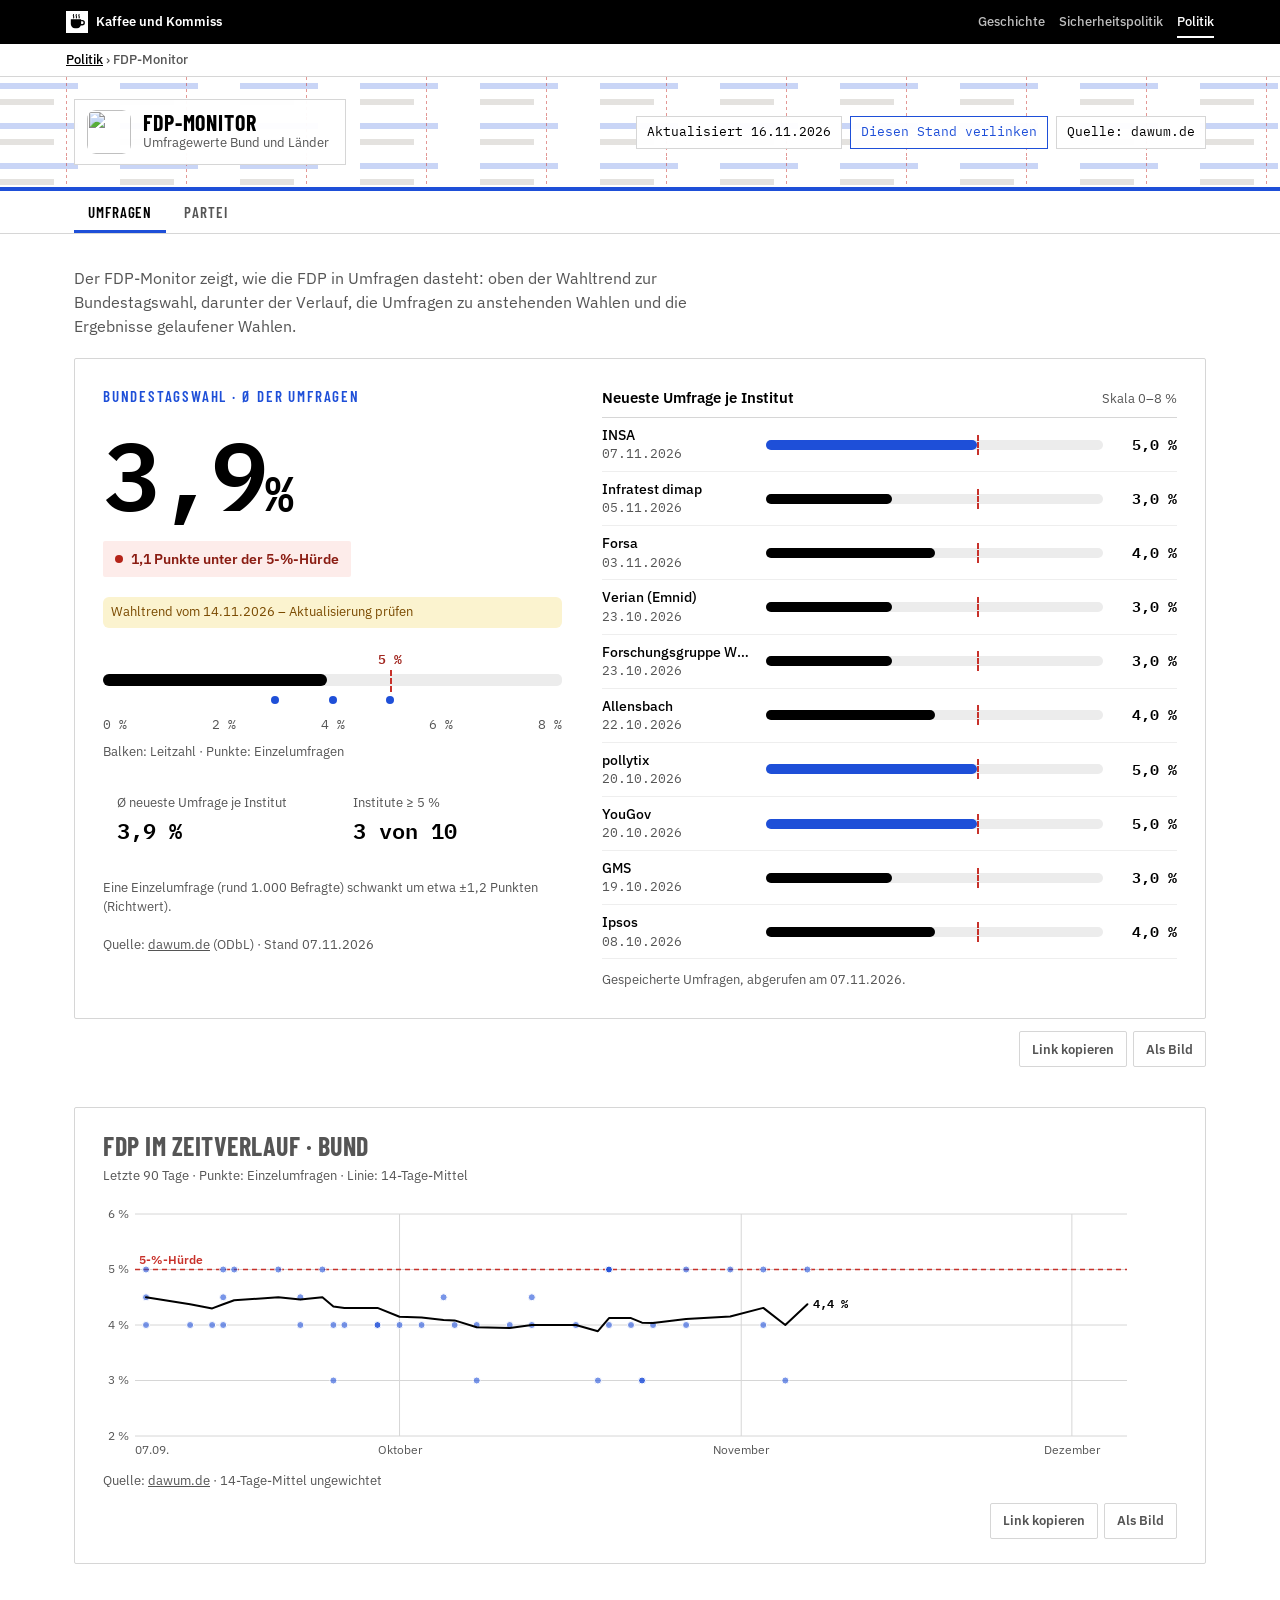
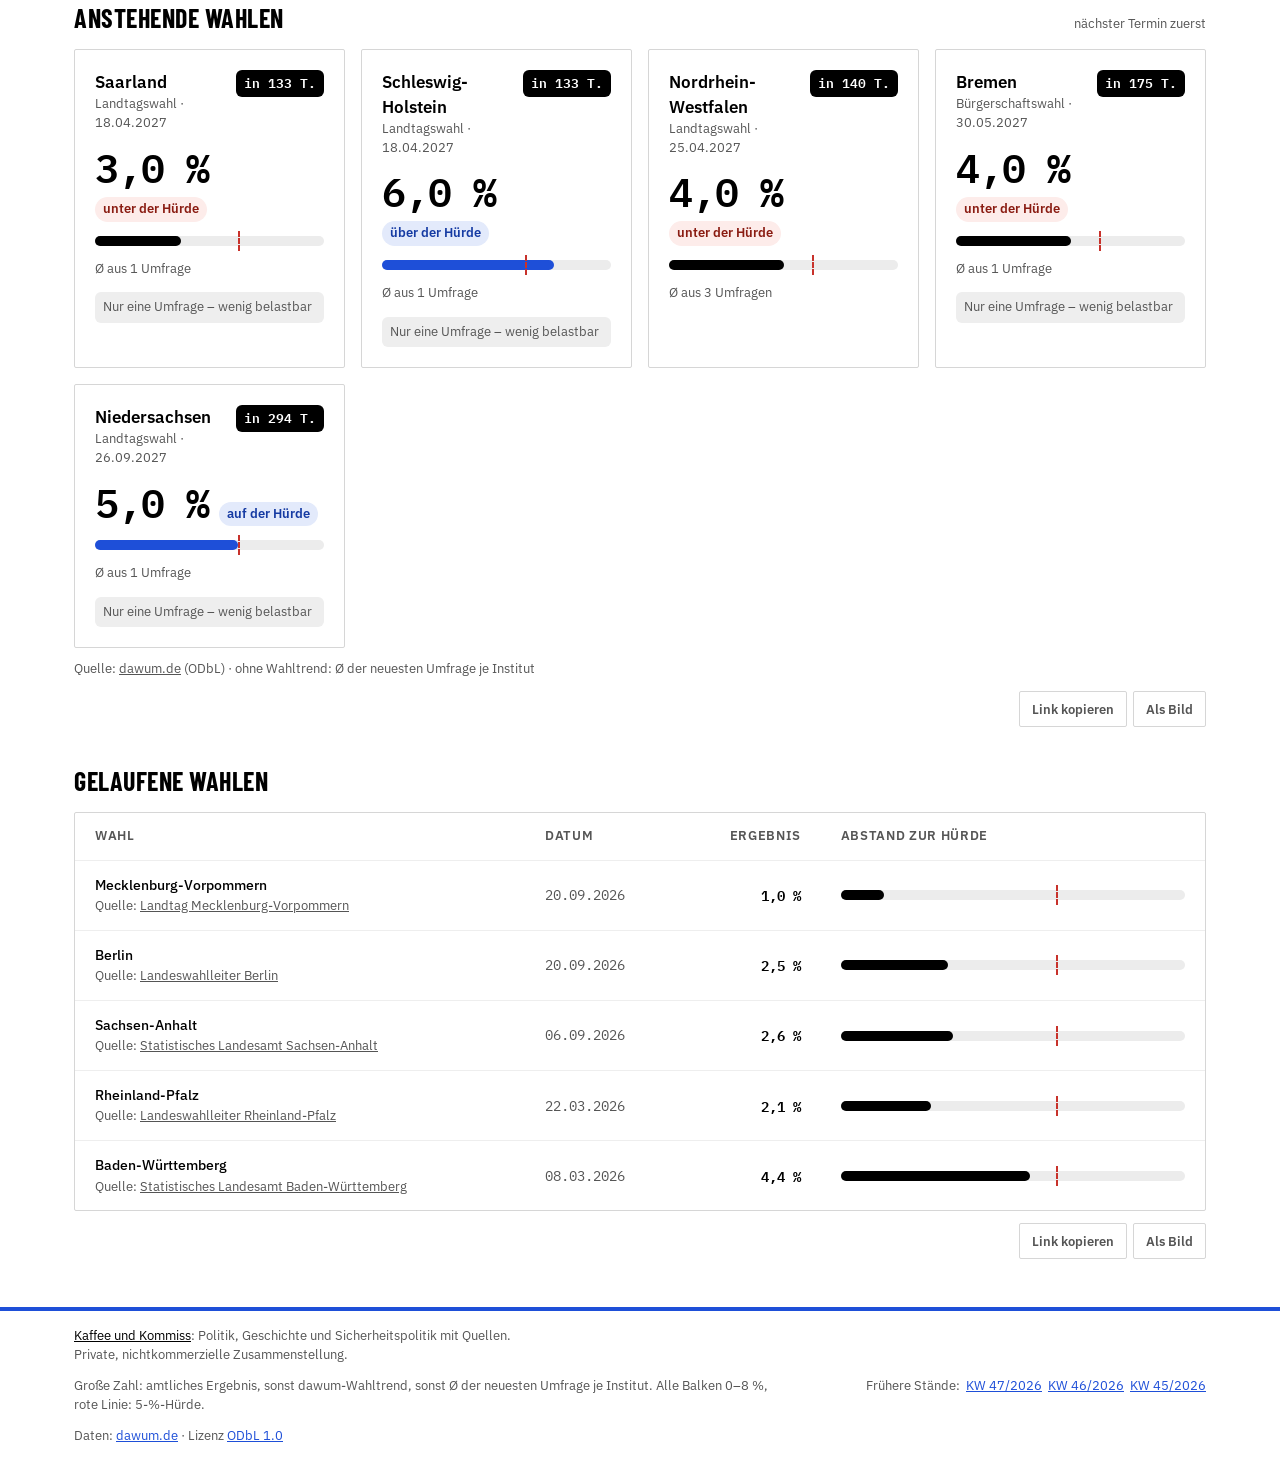
==== index.html @ dd78a53c "Startseite: Einleitungssatz vor dem Wahltrend Co-Authored-By: Claude Opus 5.5 <noreply@anthropic.com" ====
<!doctype html>
<html lang="de" class="kk-b-poli">
<head>
<meta charset="utf-8">
<meta name="viewport" content="width=device-width, initial-scale=1">
<title>FDP-Monitor · Umfragewerte</title>
<meta name="description" content="Aktuelle FDP-Umfragewerte: Bundestagswahl und Landtagswahlen, sortiert nach Wahltermin.">
<link rel="canonical" href="https://kaffeeundkommiss.github.io/fdp-monitor/">
<!-- Vorschaukarten für Social Media und Blogs. Bilder erzeugt og/make-og.py (Routine, wöchentlich). -->
<meta property="og:type" content="website">
<meta property="og:site_name" content="FDP-Monitor">
<meta property="og:locale" content="de_DE">
<meta property="og:title" content="FDP-Monitor · Umfragewerte">
<meta property="og:description" content="Aktuelle FDP-Umfragewerte: Bundestagswahl und Landtagswahlen, sortiert nach Wahltermin.">
<meta property="og:url" content="https://kaffeeundkommiss.github.io/fdp-monitor/">
<meta property="og:image" content="https://kaffeeundkommiss.github.io/fdp-monitor/og/umfragen.png">
<meta property="og:image:width" content="1200">
<meta property="og:image:height" content="630">
<meta property="og:image:alt" content="FDP-Wahltrend im Bund mit Abstand zur 5-%-Hürde und 14-Tage-Mittel der letzten 90 Tage">
<meta name="twitter:card" content="summary_large_image">
<meta name="twitter:title" content="FDP-Monitor · Umfragewerte">
<meta name="twitter:description" content="Aktuelle FDP-Umfragewerte: Bundestagswahl und Landtagswahlen, sortiert nach Wahltermin.">
<meta name="twitter:image" content="https://kaffeeundkommiss.github.io/fdp-monitor/og/umfragen.png">
<link rel="icon" href="icons/favicon.ico" sizes="32x32">
<link rel="icon" href="icons/favicon.svg" type="image/svg+xml">
<link rel="apple-touch-icon" sizes="180x180" href="icons/apple-touch-icon.png">
<link rel="apple-touch-icon-precomposed" sizes="180x180" href="icons/apple-touch-icon.png">
<link rel="manifest" href="manifest.webmanifest">
<meta name="theme-color" content="#000000">
<meta name="apple-mobile-web-app-title" content="FDP-Monitor">
<meta name="apple-mobile-web-app-capable" content="yes">
<link rel="preconnect" href="https://fonts.googleapis.com">
<link rel="preconnect" href="https://fonts.gstatic.com" crossorigin>
<link href="https://fonts.googleapis.com/css2?family=Barlow+Condensed:wght@500;600;700&family=IBM+Plex+Sans:wght@400;500;600;700&family=IBM+Plex+Mono:wght@400;500;600&display=swap" rel="stylesheet">
<link rel="stylesheet" href="basis.css">
<style>
  :root{
    --bg:#F5F6F2; --paper:#FFFFFF; --ink:#171A21; --mute:#5E6470; --line:#E3E5DE;
    --rail:#EEF0EA; --hair:#F0F1EC;
    --ueber:#1E4FD8; --unter:#000000; --huerde:#C8322B;
    --ok-bg:#E3EAFB; --ok-fg:#163BA3;
    --bad-bg:#FDECEA; --bad-fg:#8A1C12; --bad-dot:#B42318;
    --keine-bg:#EEF0EA; --keine-fg:#4A505B;
    --hinweis-bg:#FBF3CF; --hinweis-fg:#7A4A00;
    --body:"IBM Plex Sans",system-ui,sans-serif;
    --mono:"IBM Plex Mono",ui-monospace,monospace;
    --max:1180px; --r:14px;
    --huerde-pos:62.5%;          /* 5 % auf der Skala 0–8 % */
  }
  *{box-sizing:border-box}
  html{-webkit-text-size-adjust:100%}
  body{margin:0;background:var(--bg);color:var(--ink);font-family:var(--body);font-size:15px;line-height:1.45}
  a{color:var(--ueber)} a:hover{color:#163BA3}
  .wrap{max-width:var(--max);margin:0 auto;padding:0 24px}
  h2{margin:0;font-size:22px;font-weight:700;letter-spacing:-.01em}
  .mono{font-family:var(--mono)}

  /* ---------- Kopf ---------- */
  header.top{background:var(--ink);color:#F5F6F2}
  header.top .wrap{display:flex;flex-wrap:wrap;align-items:center;justify-content:space-between;gap:16px;padding-top:18px;padding-bottom:18px}
  .marke{display:flex;align-items:center;gap:14px}
  .marke img{width:40px;height:40px;display:block;border-radius:9px}
  .marke .name{font-weight:700;font-size:20px;letter-spacing:-.01em}
  .marke .unter{font-size:13px;color:#B9BDC6}
  .badges{display:flex;flex-wrap:wrap;gap:8px;font-family:var(--mono);font-size:13px}
  .badges span{padding:6px 10px;border:1px solid #3A3F4B;border-radius:6px;white-space:nowrap}
  .badge-knopf{font:inherit;padding:6px 10px;border:1px solid #EFC41A;border-radius:6px;background:transparent;color:#EFC41A;cursor:pointer;white-space:nowrap}
  .badge-knopf:hover{background:#EFC41A;color:#171A21}
  .momentaufnahme{margin-bottom:20px;padding:12px 16px;border-radius:10px;background:var(--hinweis-bg);color:var(--hinweis-fg);font-size:14px}
  .momentaufnahme a{color:inherit;font-weight:600}
  .quelle{margin:12px 0 0;font-size:13px;color:var(--mute)}
  .quelle a{color:var(--mute)}
  .abruf{margin:12px 0 0;font-size:13px;color:var(--mute)}
  .abruf a{color:var(--mute)}
  .unschaerfe{margin:0;font-size:13px;line-height:1.45;color:var(--mute)}
  td.wahl .beleg{display:block;font-size:13px;font-weight:400;color:var(--mute);margin-top:2px}
  td.wahl .beleg a{color:var(--mute)}
  footer .archiv a{margin-left:6px}
  nav.seiten{background:var(--ink);border-top:1px solid #2A2E38}
  nav.seiten .wrap{display:flex;gap:4px}
  nav.seiten a{color:#B9BDC6;text-decoration:none;font-weight:600;font-size:14px;padding:12px 14px;border-bottom:3px solid transparent}
  nav.seiten a:hover{color:#F5F6F2}
  nav.seiten a[aria-current="page"]{color:#F5F6F2;border-bottom-color:#EFC41A}
  nav.seiten a:focus-visible{outline:2px solid #EFC41A;outline-offset:-2px}

  main{max-width:var(--max);margin:0 auto;padding:32px 24px 8px;display:flex;flex-direction:column;gap:40px}
  .kopfzeile{display:flex;justify-content:space-between;align-items:baseline;flex-wrap:wrap;gap:8px}
  .kopfzeile .hint{font-size:13px;color:var(--mute)}
  .karte{background:var(--paper);border:1px solid var(--line);border-radius:var(--r)}

  /* ---------- Balken ---------- */
  .bar{position:relative;height:10px;background:var(--rail);border-radius:5px}
  .bar .fill{position:absolute;left:0;top:0;height:100%;width:var(--w);background:var(--c);border-radius:5px}
  .bar .mark{position:absolute;left:var(--huerde-pos);top:-5px;bottom:-5px;border-left:2px dashed var(--huerde)}

  /* ---------- Bund-Hero ---------- */
  .hero{padding:28px;display:flex;flex-wrap:wrap;gap:40px}
  .hero .zahlen{flex:1 1 340px;display:flex;flex-direction:column;gap:20px;min-width:0}
  .hero .liste{flex:1.3 1 420px;min-width:0;display:flex;flex-direction:column;gap:4px}
  .ueberschrift{margin:0;font-size:15px;font-weight:600;text-transform:uppercase;letter-spacing:.06em;color:var(--mute)}
  .leitzahl{display:flex;align-items:baseline;gap:16px;flex-wrap:wrap}
  .leitzahl .num{font-family:var(--mono);font-weight:600;font-size:96px;line-height:1;letter-spacing:-.04em}
  .leitzahl .num .pz{font-size:48px}
  .leitzahl .delta{display:flex;flex-direction:column;gap:6px}
  .leitzahl .delta .wert{font-family:var(--mono);font-size:18px;font-weight:600}
  .leitzahl .delta .wert.ab{color:var(--bad-dot)} .leitzahl .delta .wert.auf{color:var(--ok-fg)}
  .leitzahl .delta .lbl{font-size:13px;color:var(--mute)}
  .chip{display:inline-flex;align-self:flex-start;align-items:center;gap:8px;padding:8px 12px;border-radius:8px;font-weight:600;font-size:14px}
  .chip .dot{width:8px;height:8px;border-radius:50%}
  .chip.unter{background:var(--bad-bg);color:var(--bad-fg)} .chip.unter .dot{background:var(--bad-dot)}
  .chip.ueber,.chip.auf{background:var(--ok-bg);color:var(--ok-fg)} .chip.ueber .dot,.chip.auf .dot{background:var(--ueber)}
  .chip.keine{background:var(--keine-bg);color:var(--keine-fg)} .chip.keine .dot{background:var(--keine-fg)}

  .skala{display:flex;flex-direction:column;gap:8px}
  .skala .feld{position:relative;height:60px}
  .skala .bar{position:absolute;left:0;right:0;top:26px;height:12px}
  .skala .bar .fill{border-radius:6px}
  .skala .bar .mark{top:-4px;bottom:-14px}
  /* marklbl und punkt liegen im .bar, ihre top-Werte zählen also ab dessen Oberkante:
     die Marke 20 px darüber, die Punkte 22 px darunter – so bleibt beides im .feld
     und läuft weder in den Balken noch in die Achsenbeschriftung. */
  .skala .marklbl{position:absolute;left:var(--huerde-pos);top:-24px;transform:translateX(-50%);font-family:var(--mono);font-size:13px;font-weight:600;color:#A1261F}
  .skala .punkt{position:absolute;top:22px;width:8px;height:8px;border-radius:50%;background:var(--ueber);transform:translateX(-50%);box-shadow:0 0 0 2px var(--paper)}
  .skala .achse{display:flex;justify-content:space-between;font-family:var(--mono);font-size:13px;color:var(--mute)}
  .skala .legende{font-size:13px;color:var(--mute)}

  .kennzahlen{margin:0;display:grid;grid-template-columns:repeat(2,minmax(0,1fr));gap:12px}
  .kennzahlen>div{background:var(--bg);border-radius:10px;padding:12px 14px}
  .kennzahlen dt{font-size:13px;color:var(--mute)}
  .kennzahlen dd{margin:2px 0 0;font-family:var(--mono);font-size:22px;font-weight:600}

  .liste .lkopf{display:flex;justify-content:space-between;align-items:baseline;padding-bottom:8px;border-bottom:1px solid var(--line)}
  .liste .lkopf h3{margin:0;font-size:15px;font-weight:600}
  .liste .lkopf .skl{font-size:13px;color:var(--mute)}
  .inst-zeile{display:grid;grid-template-columns:150px 1fr 60px;align-items:center;gap:14px;padding:7px 0;border-bottom:1px solid var(--hair)}
  .inst-zeile .nam{font-weight:500;font-size:14px;white-space:nowrap;overflow:hidden;text-overflow:ellipsis}
  .inst-zeile .dat{font-family:var(--mono);font-size:13px;color:var(--mute)}
  .inst-zeile .val{font-family:var(--mono);font-weight:600;text-align:right}
  details.insts>summary{display:none}

  /* ---------- Zeitverlauf ---------- */
  /* Farben der Seite, nicht eigene: Punkte wie im Hero (--ueber), Hürde wie überall
     (--huerde), die Mittelwertlinie in --ink, damit sie sich von den Punkten abhebt. */
  .verlauf{padding:24px 28px}
  .verlauf h2{font-size:15px;font-weight:600;text-transform:uppercase;letter-spacing:.06em;color:var(--mute)}
  .verlauf .sub{margin:6px 0 14px;font-size:13px;color:var(--mute)}
  .fv-chart{position:relative;min-height:260px;
    --fv-linie:var(--ink); --fv-punkt:var(--ueber); --fv-huerde:var(--huerde);
    --fv-gitter:var(--line); --fv-mute:var(--mute)}
  .fv-chart svg{display:block;width:100%;height:auto;overflow:visible}
  /* Endwert und Hürdenbeschriftung liegen zwangsläufig über Punkten – ein Rand in
     Papierfarbe stellt sie frei, statt sie dort hineinzuzeichnen. */
  .fv-chart .fv-frei{paint-order:stroke fill;stroke:var(--paper);stroke-width:3.5px;stroke-linejoin:round}
  .fv-leer{min-height:0;font-size:14px;color:var(--mute);padding:8px 0}
  .fv-quelle{margin:12px 0 0;font-size:13px;color:var(--mute)}
  .fv-quelle a{color:var(--mute)}
  .fv-tip{position:absolute;pointer-events:none;display:none;z-index:2;
    background:var(--paper);border:1px solid var(--line);border-radius:8px;
    padding:8px 10px;font-size:13px;line-height:1.45;white-space:nowrap;
    box-shadow:0 4px 14px rgba(23,26,33,.16)}
  .fv-tip .fv-d{font-family:var(--mono);color:var(--mute);margin-bottom:2px}
  .fv-tip .fv-m{font-weight:600}

  /* ---------- Anstehende Wahlen ---------- */
  .kacheln{display:grid;grid-template-columns:repeat(auto-fill,minmax(250px,1fr));gap:16px}
  .kachel{padding:20px;display:flex;flex-direction:column;gap:14px}
  .kachel .kkopf{display:flex;justify-content:space-between;align-items:flex-start;gap:8px}
  .kachel h3{margin:0;font-size:17px;font-weight:600}
  .kachel .wann{font-size:13px;color:var(--mute)}
  .kachel .tage{font-family:var(--mono);font-size:13px;font-weight:600;padding:4px 8px;border-radius:6px;background:var(--ink);color:#FFFFFF;white-space:nowrap}
  .kachel .wert{display:flex;align-items:baseline;gap:10px;flex-wrap:wrap}
  .kachel .wert .num{font-family:var(--mono);font-size:40px;font-weight:600;letter-spacing:-.03em;line-height:1}
  .kachel .pill{font-size:13px;font-weight:600;padding:3px 8px;border-radius:999px}
  .pill.unter{background:var(--bad-bg);color:var(--bad-fg)}
  .pill.ueber,.pill.auf{background:var(--ok-bg);color:var(--ok-fg)}
  .pill.keine{background:var(--keine-bg);color:var(--keine-fg)}
  .kachel .basis{font-size:13px;color:var(--mute)}
  .notiz{font-size:13px;line-height:1.4;color:var(--keine-fg);background:var(--keine-bg);border-radius:6px;padding:6px 8px}
  .hinweis{font-size:13px;color:var(--hinweis-fg);background:var(--hinweis-bg);border-radius:6px;padding:6px 8px}
  .kachel.leer{gap:10px}
  .kachel.leer .wert .num{font-size:28px;color:var(--mute)}

  /* ---------- Gelaufene Wahlen ---------- */
  .tabelle{overflow-x:auto}
  table{width:100%;border-collapse:collapse;font-size:14px;min-width:560px}
  thead tr{text-align:left;color:var(--mute);font-size:13px;text-transform:uppercase;letter-spacing:.05em}
  th{padding:14px 20px;font-weight:600}
  td{padding:14px 20px}
  tbody tr{border-top:1px solid var(--hair)}
  td.wahl{font-weight:500}
  td.mono{font-family:var(--mono);color:var(--mute)}
  td.erg{font-family:var(--mono);font-weight:600;text-align:right}
  td.trend{font-family:var(--mono);color:var(--mute);text-align:right}
  th.abstand,td.abstand{width:34%}

  footer{margin-top:40px}
  footer .wrap{border-top:1px solid var(--line);padding:20px 0 48px;display:flex;flex-wrap:wrap;justify-content:space-between;gap:12px;font-size:13px;color:var(--mute)}
  footer .erklaer{max-width:720px}

  .fehler{padding:20px;font-size:14px;color:var(--bad-fg);background:var(--bad-bg);border-radius:var(--r)}

  /* ---------- Mobil ---------- */
  @media(max-width:599px){
    .wrap,main{padding-left:16px;padding-right:16px}
    main{gap:28px;padding-top:20px}
    .hero{padding:20px;gap:20px;flex-direction:column}
    .hero .zahlen,.hero .liste{flex:1 1 auto}
    .leitzahl .num{font-size:72px}
    .leitzahl .num .pz{font-size:36px}
    h2{font-size:20px}
    details.insts>summary{display:flex;align-items:center;justify-content:center;min-height:44px;padding:0 14px;
      border:1px solid var(--line);background:var(--bg);border-radius:10px;font-size:14px;font-weight:600;cursor:pointer}
    details.insts>summary::-webkit-details-marker{display:none}
    .inst-zeile{grid-template-columns:1fr 52px;gap:4px 12px}
    .inst-zeile .bar{grid-column:1 / -1}
    /* Wahlen als schmale Zeilen statt Kacheln */
    .kacheln{grid-template-columns:1fr;gap:10px}
    .kachel{padding:14px 16px;display:grid;grid-template-columns:1fr auto;gap:8px 12px;align-items:center}
    .kachel .kkopf{display:contents}
    .kachel .tage{justify-self:end;align-self:start}
    .kachel .wert{grid-column:1 / -1}
    .kachel .wert .num{font-size:26px}
    .kachel .bar,.kachel .basis,.kachel .hinweis,.kachel .notiz{grid-column:1 / -1}
    .verlauf{padding:18px 16px}
    .fv-chart{min-height:220px}
    .kachel .basis{display:none}
    th,td{padding:12px 14px}
    /* Am Handy passt die Tabelle nur ohne Balkenspalte: der Wert steht ja daneben. */
    table{min-width:0}
    th.abstand,td.abstand{display:none}
    td.mono{white-space:nowrap}
    td.erg{white-space:nowrap}
  }
.einstieg{margin:0 0 -20px;max-width:40em;color:var(--mute);font-size:16px;line-height:1.5}
</style>
<link rel="stylesheet" href="bereich.css?v=2">
</head>
<body>
<div class="kk-leiste"><div class="kk-in">
  <a class="kk-haus" href="https://kaffeeundkommiss.github.io/"><img src="kk-tasse.svg" alt="" width="22" height="22"><span>Kaffee und Kommiss</span></a>
  <nav class="kk-bereiche" aria-label="Bereiche"><a href="https://kaffeeundkommiss.github.io/geschichte/">Geschichte</a><a href="https://kaffeeundkommiss.github.io/sicherheitspolitik/"><span class="kk-lang">Sicherheitspolitik</span><span class="kk-kurz">Sicherheit</span></a><a href="https://kaffeeundkommiss.github.io/politik/" aria-current="true">Politik</a></nav>
</div></div>

<nav class="kk-pfad" aria-label="Pfad"><div class="kk-in"><a href="https://kaffeeundkommiss.github.io/politik/">Politik</a> › <span aria-current="page">FDP-Monitor</span></div></nav>
<header class="top">
  <div class="wrap">
    <div class="marke">
      <img src="icons/icon.svg" width="40" height="40" alt="">
      <div>
        <h1 class="name">FDP-Monitor</h1>
        <div class="unter">Umfragewerte Bund und Länder</div>
      </div>
    </div>
    <div class="badges">
      <span id="stand">Stand wird geladen …</span>
      <button type="button" class="badge-knopf" id="stand-link" hidden title="Link auf diesen Datenstand kopieren – zeigt auch später dieselben Zahlen">Diesen Stand verlinken</button>
      <span>Quelle: dawum.de</span>
    </div>
  </div>
</header>
<nav class="seiten" aria-label="Seiten">
  <div class="wrap">
    <a href="index.html" aria-current="page">Umfragen</a>
    <a href="partei.html">Partei</a>
  </div>
</nav>

<main>
  <div class="momentaufnahme" id="momentaufnahme" hidden></div>

  <p class="einstieg">Der FDP-Monitor zeigt, wie die FDP in Umfragen dasteht: oben der Wahltrend zur Bundestagswahl, darunter der Verlauf, die Umfragen zu anstehenden Wahlen und die Ergebnisse gelaufener Wahlen.</p>

  <section id="bund-hero" aria-labelledby="bund-titel" data-teilen="Bundestagswahl"></section>

  <section id="bund-verlauf" class="karte verlauf" aria-labelledby="verlauf-titel" data-teilen="Zeitverlauf Bund" hidden>
    <h2 id="verlauf-titel">FDP im Zeitverlauf · Bund</h2>
    <p class="sub" id="verlauf-sub">Punkte: Einzelumfragen · Linie: 14-Tage-Mittel</p>
    <div id="fdp-verlauf-chart" class="fv-chart"></div>
    <p class="fv-quelle">Quelle: <a href="https://dawum.de/Bundestag/" rel="noopener">dawum.de</a> · 14-Tage-Mittel ungewichtet</p>
  </section>

  <section id="anstehend" aria-labelledby="anstehend-titel" data-teilen="Anstehende Wahlen">
    <div class="kopfzeile">
      <h2 id="anstehend-titel">Anstehende Wahlen</h2>
      <span class="hint">nächster Termin zuerst</span>
    </div>
    <div class="kacheln" id="anstehend-grid" style="margin-top:16px"></div>
    <p class="quelle">Quelle: <a href="https://dawum.de" rel="noopener">dawum.de</a> (ODbL) · ohne Wahltrend: Ø der neuesten Umfrage je Institut</p>
  </section>

  <section id="gelaufen" aria-labelledby="gelaufen-titel" data-teilen="Gelaufene Wahlen" data-quelle="amtliche Endergebnisse der Landeswahlleitungen" hidden>
    <div class="kopfzeile"><h2 id="gelaufen-titel">Gelaufene Wahlen</h2></div>
    <div class="karte tabelle" id="gelaufen-tabelle" style="margin-top:16px"></div>
  </section>
</main>

<footer>
  <div class="wrap">
    <p class="kk-satz"><a href="https://kaffeeundkommiss.github.io/">Kaffee und Kommiss</a>: Politik, Geschichte und Sicherheitspolitik mit Quellen. Private, nichtkommerzielle Zusammenstellung.</p>
    <span class="erklaer">
      Große Zahl: amtliches Ergebnis, sonst dawum-Wahltrend, sonst Ø der neuesten Umfrage je Institut.
      Alle Balken 0–8 %, rote Linie: 5-%-Hürde.
    </span>
    <span class="archiv" id="archiv" hidden></span>
    <span>
      Daten: <a href="https://dawum.de" rel="noopener">dawum.de</a> ·
      Lizenz <a href="https://opendatacommons.org/licenses/odbl/1.0/" rel="noopener">ODbL 1.0</a>
    </span>
  </div>
</footer>

<!-- ?v= bei jeder Änderung an monitor-utils.js hochzählen: sonst kann ein Browser
     die alte Fassung aus dem Cache zur neuen Seite laden (siehe Notbremse unten). -->
<script src="monitor-utils.js?v=4"></script>
<script src="teilen.js?v=2"></script>
<script>
(async function(){
  // Die Seite besteht aus einer HTML- und einer JS-Datei, die zusammengehören. Liefert ein
  // Cache die alte monitor-utils.js zur neuen index.html, fehlen Funktionen und es käme
  // eine komplett leere Seite heraus. Deshalb: prüfen, einmal frisch nachladen, und wenn
  // auch das nicht hilft, den Fehler zeigen statt nichts.
  const BENOETIGT = ['fmt','dfmt','esc','extractFdp','filterByAge','filterTrend','rowsNachWahl',
                     'gruppiereEbenen','tageBis','huerdeText','wahlAbgeschlossen',
                     'verlaufPunkte','gleitendesMittel','mergeVerlauf','isoWoche','unschaerfe'];
  const fehlende = () => BENOETIGT.filter((n) => typeof (window.MonitorUtils || {})[n] !== 'function');

  function zeigeFehler(text){
    const el = document.getElementById('bund-hero');
    if(el) el.innerHTML = '<div class="fehler"><strong>Die Seite konnte nicht geladen werden.</strong><br>'
      + text + '</div>';
  }

  if(fehlende().length){
    console.warn('monitor-utils.js unvollständig (vermutlich aus dem Cache), lade neu:', fehlende());
    await new Promise((fertig) => {
      const s = document.createElement('script');
      s.src = 'monitor-utils.js?frisch=' + Date.now();
      s.onload = s.onerror = fertig;
      document.head.appendChild(s);
    });
  }
  if(fehlende().length){
    zeigeFehler('Eine veraltete Fassung von <code>monitor-utils.js</code> steckt im Cache. '
      + 'Bitte die Seite neu laden (am Handy: Browser-Cache leeren).');
    return;
  }

  // Momentaufnahme: ?stand=2026-KW45 zeigt den damals gespeicherten Stand aus archiv/,
  // ohne Live-Daten – damit ein Link in einem Blogpost auch später dieselben Zahlen zeigt.
  const SNAP = (/^\d{4}-KW\d{2}$/.exec(new URLSearchParams(location.search).get('stand') || '') || [null])[0];
  const DATA_URL = SNAP ? 'archiv/' + SNAP + '.json' : 'data.json?t=' + Date.now();
  const DAWUM_URL = 'https://api.dawum.de/newest_surveys.json';
  const MAX_PCT = 8;                       // Skala aller Balken, einheitlich
  const HUERDE = 5;
  const {fmt, dfmt, esc, extractFdp, filterByAge, filterTrend, rowsNachWahl,
         gruppiereEbenen, tageBis, huerdeText, wahlAbgeschlossen,
         verlaufPunkte, gleitendesMittel, mergeVerlauf, isoWoche, unschaerfe} = MonitorUtils;

  const pz = (v) => fmt(v) + ' %';
  const breite = (v) => (v == null ? 0 : Math.min(Math.max(v, 0), MAX_PCT) / MAX_PCT * 100).toFixed(2) + '%';
  const farbe = (v) => (v != null && v >= HUERDE ? 'var(--ueber)' : 'var(--unter)');
  const balken = (v, extra) => `<div class="bar">
      <div class="fill" style="--w:${breite(v)};--c:${farbe(v)}"></div>
      <div class="mark"></div>${extra || ''}</div>`;
  // "Landtagswahl Saarland" -> Land "Saarland", Typ "Landtagswahl"
  const teileName = (name) => {
    const t = String(name || '').split(' ');
    return t.length > 1 ? {typ: t[0], land: t.slice(1).join(' ')} : {typ: '', land: name || ''};
  };

  // ---------- Daten laden (unveränderte Logik) ----------
  let data = {ebenen: []};
  const banner = document.getElementById('momentaufnahme');
  const kwText = (kw) => kw.replace(/^(\d{4})-KW(\d{2})$/, 'KW $2/$1');
  try {
    const r = await fetch(DATA_URL, {cache: 'no-store'});
    if(!r.ok) throw new Error('HTTP ' + r.status);
    data = await r.json();
  } catch(e){
    console.warn('%s nicht ladbar', DATA_URL, e);
    if(!SNAP){
      document.getElementById('stand').textContent = 'Daten nicht geladen';
      zeigeFehler('Die Umfragedaten (<code>data.json</code>) waren nicht abrufbar. '
        + 'Bitte später erneut laden.');
      return;
    }
    if(SNAP){
      banner.hidden = false;
      document.getElementById('stand').textContent = 'Momentaufnahme fehlt';
      banner.innerHTML = 'Die Momentaufnahme ' + esc(kwText(SNAP)) + ' gibt es nicht. '
        + '<a href="' + esc(location.pathname) + '">Zur aktuellen Ansicht</a>';
      return;
    }
  }
  // Bezugstag aller Altersfilter und Countdowns: in einer Momentaufnahme der Tag, an dem
  // sie entstand, sonst heute.
  const NOW = SNAP && data.erstellt ? new Date(data.erstellt) : undefined;
  const KW = isoWoche(data.erstellt);
  document.getElementById('stand').textContent = SNAP
    ? 'Momentaufnahme ' + kwText(SNAP)
    : 'Aktualisiert ' + (data.erstellt ? dfmt(data.erstellt) : 'unbekannt');
  if(SNAP){
    banner.hidden = false;
    banner.innerHTML = 'Momentaufnahme ' + esc(kwText(SNAP)) + ', Datenstand ' + esc(dfmt(data.erstellt))
      + '. Gezeigt werden die damals gespeicherten Werte, ohne Live-Daten. '
      + '<a href="' + esc(location.pathname) + '">Zur aktuellen Ansicht</a>';
  } else if(KW){
    const knopf = document.getElementById('stand-link');
    knopf.hidden = false;
    knopf.addEventListener('click', async () => {
      const url = location.origin + location.pathname + '?stand=' + KW;
      try { await navigator.clipboard.writeText(url); knopf.textContent = 'Link kopiert'; }
      catch(e){ window.prompt('Link auf diesen Datenstand:', url); }
      setTimeout(() => { knopf.textContent = 'Diesen Stand verlinken'; }, 1800);
    });
  }
  // Frühere Stände im Fuß verlinken (archiv/index.json schreibt update.py).
  fetch('archiv/index.json', {cache: 'no-store'}).then((r) => r.ok ? r.json() : [])
    .then((liste) => {
      const el = document.getElementById('archiv');
      const kws = (liste || []).filter((k) => /^\d{4}-KW\d{2}$/.test(k)).sort().reverse().slice(0, 8);
      if(!el || !kws.length) return;
      el.hidden = false;
      el.innerHTML = 'Frühere Stände:' + kws.map((k) => '<a href="?stand=' + k + '">' + esc(kwText(k)) + '</a>').join('');
    }).catch(() => {});

  let db = null;
  if(!SNAP && (data.ebenen || []).some((e) => !wahlAbgeschlossen(e))){
    // Zeitbegrenzung (Startwert 6 s): Antwortet dawum nicht, zeigt die Seite die
    // gespeicherten Werte aus data.json, statt auf die API zu warten.
    const abbruch = new AbortController();
    const uhr = setTimeout(() => abbruch.abort(), 6000);
    try { db = await (await fetch(DAWUM_URL, {signal: abbruch.signal})).json(); }
    catch(e){ console.warn('dawum live nicht erreichbar, nutze data.json', e); }
    finally { clearTimeout(uhr); }
  } // sind alle Wahlen gelaufen, gibt es nichts abzufragen

  // Einzelumfragen je Ebene: live von dawum, sonst der gespeicherte Fallback.
  function umfragen(ebene){
    // Ist die Wahl gelaufen und amtlich, ersetzt das Ergebnis die Umfragen: dann hier
    // nichts mehr abfragen oder auswerten.
    if(wahlAbgeschlossen(ebene))
      return {rows: [], live: false, stand: (ebene.wahlergebnis || {}).datum, fertig: true};
    if(db){
      const rows = filterByAge(
        extractFdp(db, (t) => new RegExp(ebene.parlament_regex, 'i').test(t)),
        ebene.umfrage_max_alter_tage, NOW);
      return {rows, live: true, stand: db.Database && db.Database.Last_Update};
    }
    const fb = ebene.umfragen || {};
    return {rows: filterByAge(fb.rows || [], ebene.umfrage_max_alter_tage, NOW), live: false, stand: fb.stand};
  }

  // Leitzahl-Rangfolge: amtliches Ergebnis -> aktueller Wahltrend -> Ø der Umfragen.
  function leitzahl(ebene, rows){
    const erg = ebene.wahlergebnis && ebene.wahlergebnis.fdp != null ? ebene.wahlergebnis : null;
    const mittel = erg ? rowsNachWahl(rows, erg.datum) : rows;
    const avg = mittel.length ? mittel.reduce((s, r) => s + r.fdp, 0) / mittel.length : null;
    const trend = filterTrend(ebene.wahltrend, ebene.wahltrend_max_alter_tage, NOW);
    if(erg)   return {art: 'ergebnis', wert: erg.fdp, erg, avg, anzahl: mittel.length};
    if(trend) return {art: 'trend', wert: trend.wert, trend, avg, anzahl: mittel.length};
    return {art: 'avg', wert: avg, avg, anzahl: mittel.length};
  }

  // Hinweis nur, wenn ein Wahltrend da ist, aber veraltet. Fehlt er ganz (in den Ländern
  // die Regel), sagt das die Basiszeile ("Ø aus n Umfragen") und der Satz unter den
  // Kacheln. Ein gelber Kasten in jeder Kachel sah nach Warnung aus und war nur Rauschen.
  function hinweis(ebene){
    const t = ebene.wahltrend;
    if(t && t.wert != null && !filterTrend(t, ebene.wahltrend_max_alter_tage, NOW))
      return 'Wahltrend vom ' + dfmt(t.stand) + ' – Aktualisierung prüfen';
    return '';
  }

  const gruppen = gruppiereEbenen(data.ebenen || [], NOW);

  // ---------- Bund-Hero ----------
  const heroEl = document.getElementById('bund-hero');
  const bund = gruppen.bund[0];
  if(!bund){
    heroEl.innerHTML = '<div class="fehler">Keine Bundesdaten in data.json gefunden.</div>';
  } else {
    const {rows, live, stand} = umfragen(bund);
    const lz = leitzahl(bund, rows);
    const h = huerdeText(lz.wert);
    const d = lz.art === 'trend' ? lz.trend.delta : null;
    const ueber5 = rows.filter((r) => r.fdp >= HUERDE).length;
    const punkte = rows.map((r) =>
      `<span class="punkt" style="left:${breite(r.fdp)}" title="${esc(r.institut)}: ${pz(r.fdp)}"></span>`).join('');
    const hw = hinweis(bund);
    const moe = unschaerfe(lz.wert, 1000);
    const standHero = lz.art === 'trend' && lz.trend.stand ? 'Wahltrend vom ' + dfmt(lz.trend.stand)
      : stand ? 'Stand ' + dfmt(stand) : '';
    heroEl.dataset.quelle = 'dawum.de (ODbL)';
    heroEl.dataset.stand = standHero;

    heroEl.innerHTML = `<div class="karte hero">
      <div class="zahlen">
        <h2 class="ueberschrift" id="bund-titel">${esc(bund.name)} · ${
          lz.art === 'trend' ? 'Wahltrend' : lz.art === 'ergebnis' ? 'Amtliches Ergebnis' : 'Ø der Umfragen'}</h2>
        <div class="leitzahl">
          <div class="num">${lz.wert == null ? '–' : fmt(lz.wert) + '<span class="pz">%</span>'}</div>
          ${d != null ? `<div class="delta">
              <span class="wert ${d < 0 ? 'ab' : 'auf'}">${d < 0 ? '▼' : '▲'} ${fmt(Math.abs(d))}</span>
              <span class="lbl">zur Vorwoche</span></div>` : ''}
        </div>
        <div class="chip ${h.status}"><span class="dot"></span>${esc(h.lang)}</div>
        ${hw ? `<div class="hinweis">${esc(hw)}</div>` : ''}
        <div class="skala">
          <div class="feld">
            ${balken(lz.wert, '<div class="marklbl">5 %</div>' + punkte)}
          </div>
          <div class="achse"><span>0 %</span><span>2 %</span><span>4 %</span><span>6 %</span><span>8 %</span></div>
          <div class="legende">Balken: ${lz.art === 'trend' ? 'Wahltrend' : 'Leitzahl'} · Punkte: Einzelumfragen</div>
        </div>
        <dl class="kennzahlen">
          <div><dt>Ø neueste Umfrage je Institut</dt><dd>${lz.avg == null ? '–' : pz(lz.avg)}</dd></div>
          <div><dt>Institute ≥ 5 %</dt><dd>${ueber5} von ${rows.length}</dd></div>
        </dl>
        ${moe != null ? `<p class="unschaerfe">Eine Einzelumfrage (rund 1.000 Befragte) schwankt um
          etwa ±${fmt(moe)} Punkten (Richtwert).${lz.art === 'trend'
          ? ' Der Wahltrend ist gewichtet und weicht daher leicht vom einfachen Ø ab.' : ''}</p>` : ''}
        <p class="quelle" style="margin:0">Quelle: <a href="https://dawum.de/${esc(bund.dawum_slug || '')}/" rel="noopener">dawum.de</a>
          (ODbL)${standHero ? ' · ' + esc(standHero) : ''}</p>
      </div>
      <div class="liste">
        <details class="insts" id="insts">
          <summary>Alle Institute anzeigen</summary>
          <div class="lkopf">
            <h3>Neueste Umfrage je Institut</h3><span class="skl">Skala 0–8 %</span>
          </div>
          ${rows.length ? rows.slice().sort((a, b) => (b.datum || '').localeCompare(a.datum || '')).map((r) =>
            `<div class="inst-zeile">
               <div><div class="nam">${esc(r.institut)}</div><div class="dat">${dfmt(r.datum)}</div></div>
               ${balken(r.fdp)}
               <div class="val">${pz(r.fdp)}</div>
             </div>`).join('')
            : '<p class="basis">Keine Einzelumfragen gefunden.</p>'}
          <p class="abruf">${live
            ? 'Live von <a href="https://dawum.de/' + esc(bund.dawum_slug || '') + '/" rel="noopener">dawum.de</a>, Datenbank-Stand ' + dfmt(stand) + '.'
            : (stand ? 'Gespeicherte Umfragen, abgerufen am ' + dfmt(stand) + '.' : 'Live-Abruf nicht möglich und keine gespeicherten Daten.')}</p>
        </details>
      </div>
    </div>`;

    // Auf dem Desktop ist die Institutsliste offen, auf dem Handy hinter dem Button.
    const insts = document.getElementById('insts');
    const breit = window.matchMedia('(min-width:600px)');
    const anpassen = () => { insts.open = breit.matches; };
    anpassen();
    breit.addEventListener('change', anpassen);
  }

  // ---------- Zeitverlauf Bund ----------
  // Die Zeitreihe kommt aus data.json (die Routine holt sie wöchentlich aus der
  // vollständigen dawum-Datenbank). Die ohnehin schon geladenen neuesten Umfragen
  // werden dazugemischt, damit der rechte Rand zwischen zwei Läufen aktuell ist –
  // ohne einen zweiten, großen Abruf im Browser.
  (function zeitverlauf(){
    const sec = document.getElementById('bund-verlauf');
    const host = document.getElementById('fdp-verlauf-chart');
    if(!sec || !host || !bund) return;
    sec.hidden = false;

    const TAGE = (bund.verlauf_tage || 90), FENSTER = 14;
    const gespeichert = (bund.verlauf || {}).rows || [];
    const live = db ? extractFdp(db, (t) => new RegExp(bund.parlament_regex, 'i').test(t)) : [];
    const punkte = verlaufPunkte(mergeVerlauf(gespeichert, live), TAGE, NOW);

    if(punkte.length < 2){
      host.className = 'fv-leer';
      host.textContent = 'Zeitverlauf derzeit nicht verfügbar.';
      return;
    }
    const linie = gleitendesMittel(punkte, FENSTER);
    const sub = document.getElementById('verlauf-sub');
    if(sub) sub.textContent = `Letzte ${TAGE} Tage · Punkte: Einzelumfragen · `
      + `Linie: ${FENSTER}-Tage-Mittel`;

    const NS = 'http://www.w3.org/2000/svg';
    const el = (n, a, eltern) => { const e = document.createElementNS(NS, n);
      for(const k in a) e.setAttribute(k, a[k]); if(eltern) eltern.appendChild(e); return e; };
    const tip = document.createElement('div'); tip.className = 'fv-tip';
    // Kein eigener Formatierer: die Zeitstempel der Zeitreihe sind UTC-Mitternacht,
    // und dfmt() ist die eine Stelle, die ein reines Datum zeitzonenfest anzeigt.
    const dfmKurz = (t) => dfmt(new Date(t).toISOString().slice(0, 10));

    function zeichne(){
      host.replaceChildren();
      const schmal = host.clientWidth < 420;
      const W = Math.max(280, host.clientWidth), H = schmal ? 220 : 260;
      const ml = 32, mr = schmal ? 48 : 50, mt = 14, mb = 24;
      // Die y-Achse umfasst nur den Bereich der Werte plus Rand, die 5-%-Hürde immer
      // eingeschlossen. Ab 0 % blieb die halbe Fläche leer und die Bewegung um die
      // Hürde, um die es geht, wurde flach gedrückt. Es ist ein Liniendiagramm, kein
      // Balken: eine Achse, die nicht bei 0 beginnt, verzerrt hier keine Flächen.
      const werte = punkte.map((p) => p.v);
      const yMin = Math.max(0, Math.floor(Math.min(...werte, HUERDE)) - 1);
      const yMax = Math.max(yMin + 4, Math.ceil(Math.max(...werte, HUERDE)) + 1);
      // Die Achse spannt das ganze Fenster, nicht nur die vorhandenen Daten: sonst
      // schrumpft sie mit dünner Datenlage stillschweigend zusammen, der Zeitraum
      // stimmt nicht mehr mit der Beschriftung überein, und es bleibt womöglich nur
      // eine einzige Monatsgrenze zur Einordnung übrig.
      const jetzt = NOW || new Date();
      const x1 = Date.UTC(jetzt.getUTCFullYear(), jetzt.getUTCMonth(), jetzt.getUTCDate());
      const x0 = x1 - TAGE * 864e5;
      const X = (t) => ml + (t - x0) / (x1 - x0) * (W - ml - mr);
      const Y = (v) => H - mb - (v - yMin) / (yMax - yMin) * (H - mt - mb);
      const svg = el('svg', {viewBox: `0 0 ${W} ${H}`, role: 'img',
        'aria-label': `FDP-Umfragewerte Bund der letzten ${TAGE} Tage, aktuelles `
          + `${FENSTER}-Tage-Mittel ${fmt(linie[linie.length - 1].v)} Prozent`}, host);
      host.appendChild(tip);

      const schritt = yMax - yMin > 8 ? 2 : 1;
      for(let v = yMin; v <= yMax; v += schritt){
        el('line', {x1: ml, x2: W - mr, y1: Y(v), y2: Y(v), stroke: 'var(--fv-gitter)'}, svg);
        el('text', {x: ml - 6, y: Y(v), dy: '0.32em', 'text-anchor': 'end',
          'font-size': 12, fill: 'var(--fv-mute)'}, svg).textContent = v + ' %';
      }
      const monatsX = [];
      const m = new Date(x0); m.setUTCDate(1); m.setUTCMonth(m.getUTCMonth() + 1);
      for(; +m <= x1; m.setUTCMonth(m.getUTCMonth() + 1)){
        monatsX.push(X(+m));
        el('line', {x1: X(+m), x2: X(+m), y1: mt, y2: H - mb,
          stroke: 'var(--fv-gitter)'}, svg);
        el('text', {x: X(+m), y: H - 6, 'text-anchor': 'middle', 'font-size': 12,
          fill: 'var(--fv-mute)'}, svg).textContent =
          m.toLocaleDateString('de-DE', {month: 'long', timeZone: 'UTC'})
            .slice(0, schmal ? 3 : 20);
      }
      // Fensterränder benennen – aber nur, wenn genug Abstand zur nächsten
      // Monatsbeschriftung bleibt. Wie weit die erste Monatsgrenze vom Fensteranfang
      // entfernt liegt, hängt vom Kalender ab; ohne Prüfung überlagern sich die
      // beiden auf schmalen Schirmen zu Unlesbarem.
      const platz = schmal ? 38 : 62;
      const rand = (t, anker, txt) => el('text', {x: X(t), y: H - 6, 'text-anchor': anker,
        'font-size': 12, fill: 'var(--fv-mute)'}, svg).textContent = txt;
      if(!monatsX.length || monatsX[0] - X(x0) >= platz)
        rand(x0, 'start', new Date(x0).toLocaleDateString('de-DE',
          {day: '2-digit', month: '2-digit', timeZone: 'UTC'}));
      if(!monatsX.length || X(x1) - monatsX[monatsX.length - 1] >= platz)
        rand(x1, 'end', 'heute');

      el('line', {x1: ml, x2: W - mr, y1: Y(5), y2: Y(5), stroke: 'var(--fv-huerde)',
        'stroke-width': 1.5, 'stroke-dasharray': '5 4'}, svg);

      // Deutlicher als früher (35 %), mit hellem Rand: so bleiben Punkte auf der
      // Hürdenlinie und übereinanderliegende Umfragen unterscheidbar.
      punkte.forEach((p) => el('circle', {cx: X(p.t), cy: Y(p.v), r: 3.5,
        fill: 'var(--fv-punkt)', 'fill-opacity': .6, stroke: 'var(--paper)', 'stroke-width': 1}, svg));
      el('path', {d: 'M' + linie.map((p) => `${X(p.t).toFixed(1)},${Y(p.v).toFixed(1)}`).join('L'),
        fill: 'none', stroke: 'var(--fv-linie)', 'stroke-width': 2,
        'stroke-linecap': 'round', 'stroke-linejoin': 'round'}, svg);

      // Beschriftung der Hürde erst nach den Punkten zeichnen: so liegt ihr Hof über
      // den Umfragepunkten bei 5 % und das Wort bleibt auch am Handy lesbar.
      el('text', {x: ml + 4, y: Y(5) - 6, 'font-size': 12, 'font-weight': 600,
        class: 'fv-frei', fill: 'var(--fv-huerde)'}, svg).textContent = '5-%-Hürde';

      const letzte = linie[linie.length - 1];
      el('text', {x: Math.min(X(letzte.t) + 6, W - 4), y: Y(letzte.v), dy: '0.32em',
        'text-anchor': X(letzte.t) + 6 > W - mr + 4 ? 'end' : 'start',
        'font-size': 12, 'font-weight': 600, 'font-family': 'var(--mono)',
        class: 'fv-frei', fill: 'var(--fv-linie)'}, svg).textContent = fmt(letzte.v) + ' %';

      const lot = el('line', {y1: mt, y2: H - mb, stroke: 'var(--fv-mute)',
        'stroke-opacity': .5, visibility: 'hidden'}, svg);
      const kugel = el('circle', {r: 4.5, fill: 'var(--fv-linie)', visibility: 'hidden'}, svg);
      const flaeche = el('rect', {x: ml, y: 0, width: Math.max(1, W - ml - mr), height: H - mb,
        fill: 'transparent'}, svg);

      const zeigen = (ev) => {
        const r = svg.getBoundingClientRect(), s = W / r.width;
        const t = x0 + ((ev.clientX - r.left) * s - ml) / (W - ml - mr) * (x1 - x0);
        const p = linie.reduce((a, b) => Math.abs(b.t - t) < Math.abs(a.t - t) ? b : a);
        lot.setAttribute('x1', X(p.t)); lot.setAttribute('x2', X(p.t));
        lot.setAttribute('visibility', 'visible');
        kugel.setAttribute('cx', X(p.t)); kugel.setAttribute('cy', Y(p.v));
        kugel.setAttribute('visibility', 'visible');
        tip.replaceChildren();
        const zeile = (txt, cls) => { const z = document.createElement('div');
          if(cls) z.className = cls; z.textContent = txt; tip.appendChild(z); };
        zeile(dfmKurz(p.t), 'fv-d');
        zeile(`${FENSTER}-Tage-Mittel: ${fmt(p.v)} % (${p.n} Umfr.)`, 'fv-m');
        punkte.filter((q) => q.t === p.t).forEach((q) => zeile(`${q.institut}: ${fmt(q.v)} %`));
        tip.style.display = 'block';
        const px = X(p.t) / s, py = Y(p.v) / s, b = tip.offsetWidth, h = tip.offsetHeight;
        tip.style.left = Math.max(0, Math.min(r.width - b,
          px + 12 > r.width - b ? px - b - 12 : px + 12)) + 'px';
        // Oberhalb des Punktes, solange dort Platz ist – sonst darunter. Auf schmalen
        // Schirmen deckte der Kasten sonst die Hürdenlinie und die Achse zu.
        tip.style.top = (py - h - 10 >= 0 ? py - h - 10
          : Math.min(r.height - h, py + 14)) + 'px';
      };
      const weg = () => { tip.style.display = 'none';
        lot.setAttribute('visibility', 'hidden'); kugel.setAttribute('visibility', 'hidden'); };
      // Maus: folgen und beim Verlassen ausblenden. Touch: Antippen zeigt den Wert, und er
      // bleibt stehen – auf Touch feuert pointerleave direkt nach dem Loslassen, der
      // Kasten verschwand dadurch sofort wieder. Ausgeblendet wird bei Tipp daneben.
      flaeche.addEventListener('pointermove', zeigen);
      flaeche.addEventListener('pointerdown', zeigen);
      const wegMaus = (ev) => { if(ev.pointerType === 'mouse') weg(); };
      flaeche.addEventListener('pointerleave', wegMaus);
      svg.addEventListener('pointerleave', wegMaus);
      ausblenden = (ev) => { if(!svg.contains(ev.target)) weg(); };
    }

    // Tipp neben das Diagramm blendet aus. Einmal registriert und auf das jeweils aktuelle
    // Diagramm umgebogen: zeichne() läuft bei jeder Größenänderung neu.
    let ausblenden = null;
    document.addEventListener('pointerdown', (ev) => { if(ausblenden) ausblenden(ev); });
    zeichne();
    let t; window.addEventListener('resize', () => { clearTimeout(t); t = setTimeout(zeichne, 150); });
  })();

  // ---------- Anstehende Wahlen ----------
  const grid = document.getElementById('anstehend-grid');
  const anstehend = gruppen.anstehend.concat(gruppen.ohneTermin);
  grid.innerHTML = anstehend.map((e) => {
    const {rows} = umfragen(e);
    const lz = leitzahl(e, rows);
    const h = huerdeText(lz.wert);
    const {typ, land} = teileName(e.name);
    const tage = tageBis(e.wahltermin, NOW);
    const leer = !rows.length && lz.wert == null;
    // Erklärt data.json, warum es hier keine Werte gibt (z. B. die FDP wird in diesem
    // Land nicht separat ausgewiesen), dann sagt die Kachel das – statt "keine Daten"
    // zu zeigen, was nach einer Lücke oder einem Fehler aussieht.
    const datenhinweis = leer ? (e.datenhinweis || '') : '';
    // Der Wahltrend-Hinweis wäre daneben nur Rauschen: ohne ausgewiesene Werte kann
    // dawum gar keinen Trend bilden.
    const hw = datenhinweis ? '' : hinweis(e);
    // Ein Wert aus ein, zwei Umfragen sieht in der Kachel so fest aus wie ein Wahltrend.
    // Das muss an der Zahl stehen (auch am Handy, wo die Basiszeile ausgeblendet ist),
    // sonst geht es beim Teilen eines Screenshots verloren.
    const duenn = lz.art === 'avg' && rows.length > 0 && rows.length <= 2
      ? 'Nur ' + (rows.length === 1 ? 'eine Umfrage' : 'zwei Umfragen') + ' – wenig belastbar' : '';
    const basis = lz.art === 'trend'
      ? 'Wahltrend' + (lz.avg != null ? ' · Ø neueste Umfragen ' + pz(lz.avg) : '')
      : rows.length
        ? 'Ø aus ' + rows.length + (rows.length === 1 ? ' Umfrage' : ' Umfragen')
        : datenhinweis ? '' : 'Noch keine Umfragen bei dawum.';
    return `<article class="karte kachel${leer ? ' leer' : ''}" id="kachel-${esc(e.id)}">
      <div class="kkopf">
        <div>
          <h3>${esc(land)}</h3>
          <div class="wann">${esc(typ)}${e.wahltermin ? ' · ' + dfmt(e.wahltermin) : ''}</div>
        </div>
        ${tage != null ? `<span class="tage">in ${tage} T.</span>` : ''}
      </div>
      <div class="wert">
        <span class="num">${lz.wert == null ? '–' : pz(lz.wert)}</span>
        <span class="pill ${h.status}">${esc(datenhinweis ? 'nicht ausgewiesen' : h.kurz)}</span>
      </div>
      ${leer ? '' : balken(lz.wert)}
      ${basis ? `<div class="basis">${basis}</div>` : ''}
      ${datenhinweis ? `<div class="notiz">${esc(datenhinweis)}</div>` : ''}
      ${duenn ? `<div class="notiz duenn">${esc(duenn)}</div>` : ''}
      ${hw ? `<div class="hinweis">${esc(hw)}</div>` : ''}
    </article>`;
  }).join('');

  // ---------- Gelaufene Wahlen ----------
  const gelaufen = gruppen.gelaufen;
  if(gelaufen.length){
    document.getElementById('gelaufen').hidden = false;
    // Die Trend-Spalte nur zeigen, wenn es überhaupt einen Wert gibt – sonst ist sie eine
    // Spalte voller Striche, die am Handy die Tabelle sprengt.
    const mitTrend = gelaufen.some((e) => (e.wahltrend || {}).wert != null);
    document.getElementById('gelaufen-tabelle').innerHTML = `<table>
      <thead><tr>
        <th>Wahl</th><th>Datum</th>
        <th style="text-align:right">Ergebnis</th>
        ${mitTrend ? '<th style="text-align:right">Letzter Trend</th>' : ''}
        <th class="abstand">Abstand zur Hürde</th>
      </tr></thead>
      <tbody>${gelaufen.map((e) => {
        const lz = leitzahl(e, umfragen(e).rows);   // dieselbe Rangfolge wie oben
        const erg = e.wahlergebnis || {};
        const t = e.wahltrend || {};
        const q = erg.quelle || {};
        const beleg = q.url && /^https:\/\//.test(q.url)
          ? `<span class="beleg">Quelle: <a href="${esc(q.url)}" rel="noopener">${esc(q.name || 'amtliches Ergebnis')}</a></span>` : '';
        return `<tr id="zeile-${esc(e.id)}">
          <td class="wahl">${esc(teileName(e.name).land)}${beleg}</td>
          <td class="mono">${dfmt(e.wahltermin)}</td>
          <td class="erg">${lz.wert != null ? pz(lz.wert) + (erg.vorlaeufig ? ' *' : '') : '–'}</td>
          ${mitTrend ? `<td class="trend">${t.wert != null ? pz(t.wert) : '–'}</td>` : ''}
          <td class="abstand" title="${lz.avg != null ? 'Ø der Umfragen nach der Wahl: ' + pz(lz.avg) : ''}">${balken(lz.wert)}</td>
        </tr>`;
      }).join('')}</tbody></table>
      ${gelaufen.some((e) => (e.wahlergebnis || {}).vorlaeufig)
        ? '<p class="basis" style="padding:0 20px 14px">* vorläufiges amtliches Ergebnis</p>' : ''}`;
  }

  // Link- und Bild-Knöpfe erst jetzt: die Abschnitte sind gerendert, und ein #Anker
  // aus einem geteilten Link kann angesprungen werden.
  if(window.Teilen) Teilen.init({
    quelle: 'dawum.de (ODbL)',
    stand: SNAP ? 'Momentaufnahme ' + kwText(SNAP) : data.erstellt ? 'Stand ' + dfmt(data.erstellt) : '',
  });
})().catch((e) => {
  // Letzte Instanz: lieber eine erklärte Fehlermeldung als eine leere Seite.
  console.error('FDP-Monitor:', e);
  const el = document.getElementById('bund-hero');
  if(el){
    el.innerHTML = '<div class="fehler"><strong>Die Seite konnte nicht geladen werden.</strong><br></div>';
    const box = el.querySelector('.fehler');
    if(box){
      const detail = (e && e.message ? e.message : e);
      box.appendChild(document.createTextNode('Technischer Hinweis: ' + detail));
    }
  }
});
</script>
</body>
</html>
---- basis.css ----
/* Kaffee und Kommiss: gemeinsames Grundsystem aller Bereiche (Variante B, 08.11.2026).
   Original im Repo kaffeeundkommiss/kaffeeundkommiss.github.io, Kopien in den Bereichs-Repos bitte gleich halten.
   Jeder Bereich setzt nur --kk-akzent, --kk-akzent-hell, --kk-kopf, --kk-muster und --kk-markierung. */
:root{
  --kk-grund:#F3F0E8; --kk-papier:#FFFDF8; --kk-tinte:#23211C; --kk-grau:#625B4E; --kk-linie:#DAD2C2;
  --kk-schild:rgba(255,253,248,.95); --kk-dimm:transparent;
  --kk-leiste:#000000; --kk-leiste-ink:#FFFFFF; --kk-leiste-mute:#BDBDBD;
  --kk-titel:"Barlow Condensed","Arial Narrow",system-ui,sans-serif;
  --kk-text:"IBM Plex Sans",system-ui,-apple-system,"Segoe UI",sans-serif;
  --kk-mono:"IBM Plex Mono",ui-monospace,"SF Mono",Menlo,monospace;
  --kk-max:960px;
  --kk-akzent:#2C281F; --kk-akzent-hell:#EEE6D6; --kk-kopf:#E9E2D3; --kk-muster:none; --kk-markierung:#CBB18C;
}
@media (prefers-color-scheme: dark){
  :root:not([data-theme="light"]){
    --kk-grund:#1D1B16; --kk-papier:#26231C; --kk-tinte:#ECE5D6; --kk-grau:#B3A891; --kk-linie:#3B362B;
    --kk-schild:rgba(38,35,28,.95); --kk-dimm:rgba(20,18,14,.5); --kk-leiste:#000000;
    --kk-akzent:#CBB18C; --kk-akzent-hell:#3A3427; --kk-kopf:#2E2A22;
  }
}
:root[data-theme="dark"]{
  --kk-grund:#1D1B16; --kk-papier:#26231C; --kk-tinte:#ECE5D6; --kk-grau:#B3A891; --kk-linie:#3B362B;
  --kk-schild:rgba(38,35,28,.95); --kk-dimm:rgba(20,18,14,.5); --kk-leiste:#000000;
  --kk-akzent:#CBB18C; --kk-akzent-hell:#3A3427; --kk-kopf:#2E2A22;
}

/* Leiste ganz oben: Rückweg zur Startseite und Wechsel zwischen den Bereichen.
   Seit 10.11.2026 auf allen Seiten fest Schwarz-Weiß (schwarze Tasse auf Weiß), unabhängig von Bereich und Modus. */
.kk-leiste{background:#000;color:#fff;font:500 13px/1.2 var(--kk-text)}
.kk-leiste .kk-in{max-width:var(--kk-max);margin:0 auto;padding:6px max(16px,env(safe-area-inset-right,0px)) 6px max(16px,env(safe-area-inset-left,0px));
  display:flex;align-items:center;justify-content:space-between;gap:12px}
.kk-haus{display:inline-flex;align-items:center;gap:8px;color:inherit;text-decoration:none;font-weight:600;white-space:nowrap;min-height:32px}
.kk-haus img{width:22px;height:22px;flex:none}
.kk-bereiche{display:flex;gap:14px}
.kk-bereiche a{color:#BDBDBD;text-decoration:none;white-space:nowrap;padding:8px 0 6px;border-bottom:2px solid transparent}
.kk-bereiche a:hover{color:#fff}
.kk-bereiche a[aria-current]{color:#fff;border-bottom-color:#fff}
.kk-leiste a:focus-visible{outline:2px solid #fff;outline-offset:2px}
.kk-kurz{display:none}
@media (max-width:520px){ .kk-lang{display:none} .kk-kurz{display:inline} .kk-bereiche{gap:12px} }
@media (max-width:360px){ .kk-haus span{display:none} }

/* Kopfband mit Bereichsmuster und Schild */
.kk-kopf{background:linear-gradient(var(--kk-dimm),var(--kk-dimm)),var(--kk-muster),var(--kk-kopf);border-bottom:4px solid var(--kk-akzent)}
.kk-schild{display:inline-flex;align-items:center;gap:12px;background:var(--kk-schild);padding:10px 16px 10px 12px;border:1px solid var(--kk-linie);color:var(--kk-tinte);text-decoration:none}
.kk-name{font:700 22px/1.05 var(--kk-titel);text-transform:uppercase;letter-spacing:.04em}
.kk-unter{font:400 13px/1.35 var(--kk-text);color:var(--kk-grau)}

/* Fuß */
.kk-fuss{border-top:4px solid var(--kk-akzent);background:var(--kk-papier);color:var(--kk-grau);font:400 13px/1.5 var(--kk-text)}
.kk-fuss .kk-in{max-width:var(--kk-max);margin:0 auto;padding:14px 16px 28px}
.kk-fuss p{margin:4px 0}
.kk-fuss a{color:var(--kk-tinte)}

/* Bereiche: Akzentfarbe, Kopfmuster, Markierung in der Leiste. Klasse am <html>-Element. */
.kk-b-gesch{--kk-akzent:#AD281D;--kk-akzent-hell:#F3DEDA;--kk-kopf:#E4E6E0;--kk-markierung:#E4533F;--kk-muster:url("data:image/svg+xml,%3Csvg xmlns='http://www.w3.org/2000/svg' width='48' height='48'%3E%3Cpath d='M0 .5H48M.5 0V48' stroke='%23AD281D' stroke-opacity='.25'/%3E%3Cpath d='M0 24.5H48M24.5 0V48' stroke='%23787060' stroke-opacity='.14'/%3E%3C/svg%3E")}
.kk-b-sipo{--kk-akzent:#4C5233;--kk-akzent-hell:#E4E5D6;--kk-kopf:#CBB18C;--kk-markierung:#A4AE7A;--kk-muster:url("tarn.svg")}
.kk-b-poli{--kk-akzent:#1E4FD8;--kk-akzent-hell:#E3EAFB;--kk-kopf:#ECEEF3;--kk-markierung:#7C9BF0;--kk-muster:url("data:image/svg+xml,%3Csvg xmlns='http://www.w3.org/2000/svg' width='120' height='40'%3E%3Crect y='6' width='78' height='6' fill='%231E4FD8' fill-opacity='.24'/%3E%3Crect y='22' width='54' height='6' fill='%23787060' fill-opacity='.2'/%3E%3Cpath d='M66.5 0V40' stroke='%23C8322B' stroke-opacity='.5' stroke-dasharray='3 3'/%3E%3C/svg%3E")}
@media (prefers-color-scheme: dark){
  :root.kk-b-gesch:not([data-theme="light"]),:root:not([data-theme="light"]) .kk-b-gesch{--kk-akzent:#E4533F;--kk-akzent-hell:#3D2420;--kk-kopf:#24221D;--kk-markierung:#E4533F}
  :root.kk-b-sipo:not([data-theme="light"]),:root:not([data-theme="light"]) .kk-b-sipo{--kk-akzent:#A4AE7A;--kk-akzent-hell:#2F3324;--kk-kopf:#CBB18C;--kk-markierung:#A4AE7A}
  :root.kk-b-poli:not([data-theme="light"]),:root:not([data-theme="light"]) .kk-b-poli{--kk-akzent:#7C9BF0;--kk-akzent-hell:#1F2740;--kk-kopf:#22242A;--kk-markierung:#7C9BF0}
}
:root[data-theme="dark"].kk-b-gesch,:root[data-theme="dark"] .kk-b-gesch{--kk-akzent:#E4533F;--kk-akzent-hell:#3D2420;--kk-kopf:#24221D;--kk-markierung:#E4533F}
:root[data-theme="dark"].kk-b-sipo,:root[data-theme="dark"] .kk-b-sipo{--kk-akzent:#A4AE7A;--kk-akzent-hell:#2F3324;--kk-kopf:#CBB18C;--kk-markierung:#A4AE7A}
:root[data-theme="dark"].kk-b-poli,:root[data-theme="dark"] .kk-b-poli{--kk-akzent:#7C9BF0;--kk-akzent-hell:#1F2740;--kk-kopf:#22242A;--kk-markierung:#7C9BF0}

/* Lesefluss: Zeilenlänge für Fließtext begrenzen. 36em ergibt etwa 70–75 Zeichen je Zeile (Startwert).
   :where() hat keine Spezifität, seiteneigene max-width-Regeln gehen daher immer vor. */
:where(p,dd){max-width:36em}
:where(.srcs,.srclist)>li{max-width:40em}
/* Kurze Übergänge für Links und Schaltflächen, abgeschaltet bei „Bewegung reduzieren“ */
:where(a,button,summary){transition:color .15s ease,background-color .15s ease,border-color .15s ease,text-decoration-color .15s ease,opacity .15s ease}
@media (prefers-reduced-motion:reduce){:where(a,button,summary){transition:none}}

/* Pfad zur Themenübersicht unter der Leiste */
.kk-pfad{background:var(--kk-papier);border-bottom:1px solid var(--kk-linie);font:500 13px/1.4 var(--kk-text);color:var(--kk-grau)}
.kk-pfad .kk-in{max-width:var(--kk-max);margin:0 auto;padding:7px max(16px,env(safe-area-inset-right,0px)) 7px max(16px,env(safe-area-inset-left,0px))}
.kk-pfad a{color:var(--kk-tinte)}
.kk-pfad [aria-current]{color:var(--kk-grau)}
---- bereich.css ----
/* Bereichsnote Politik im Grundsystem Kaffee und Kommiss (basis.css): Blau, Umfragebalken im Kopfband, gelbes Signet.
   Schwarz, Weiß und neutrale Grautöne ohne Farbstich (17.11.2026); Farbe tragen nur Daten, Akzent und Signet.
   Überschreibt Grundfarben, Kopf, Navigation, Fuß und Ecken von index.html und partei.html.
   Die Seite hat keinen Dunkelmodus, deshalb bleibt auch das Grundsystem hell. */
:root.kk-b-poli { --kk-max: 1180px;
  --bg: #FFFFFF; --paper: #FFFFFF; --ink: #000000; --mute: #555555; --line: #D6D6D6; --rail: #ECECEC; --hair: #EEEEEE;
  --keine-bg: #EEEEEE; --keine-fg: #555555; --r: 2px;
  /* weiß wie Startseite und Politik-Übersicht (10.11.2026) */
  --kk-grund: #FFFFFF; --kk-papier: #FFFFFF; --kk-tinte: #000000; --kk-grau: #555555; --kk-linie: #D6D6D6;
  --kk-schild: rgba(255,255,255,.96); --kk-kopf: #FFFFFF }
@media (prefers-color-scheme: dark) { :root.kk-b-poli:not([data-theme="light"]) {
  --kk-grund: #FFFFFF; --kk-papier: #FFFFFF; --kk-tinte: #000000; --kk-grau: #555555; --kk-linie: #D6D6D6;
  --kk-schild: rgba(255,255,255,.96); --kk-dimm: transparent; --kk-leiste: #000000;
  --kk-akzent: #1E4FD8; --kk-akzent-hell: #E3EAFB; --kk-kopf: #FFFFFF; --kk-markierung: #7C9BF0; color-scheme: light } }

/* Kopf: Kopfband mit Umfragebalken statt dunklem Balken */
.kk-b-poli header.top { background: linear-gradient(var(--kk-dimm), var(--kk-dimm)), var(--kk-muster), var(--kk-kopf);
  color: var(--kk-tinte); border-bottom: 4px solid var(--kk-akzent) }
.kk-b-poli header.top .wrap { padding-top: 22px; padding-bottom: 22px }
.kk-b-poli .marke { background: var(--kk-schild); border: 1px solid var(--kk-linie); padding: 10px 16px 10px 12px; gap: 12px }
.kk-b-poli .marke img { width: 44px; height: 44px }
.kk-b-poli .marke .name { font: 700 22px/1.05 var(--kk-titel); text-transform: uppercase; letter-spacing: .04em }
.kk-b-poli .marke .unter { color: var(--kk-grau) }
.kk-b-poli .badges span { background: var(--kk-schild); border-color: var(--kk-linie); border-radius: 0 }
.kk-b-poli .badge-knopf { background: var(--kk-schild); border-color: var(--kk-akzent); color: var(--kk-akzent); border-radius: 0 }
.kk-b-poli .badge-knopf:hover { background: var(--kk-akzent); color: #fff }

/* Seitennavigation wie in den anderen Bereichen: helle Leiste, Versalien, Akzentstrich */
.kk-b-poli nav.seiten { background: var(--paper); border-top: 0; border-bottom: 1px solid var(--line) }
.kk-b-poli nav.seiten a { color: var(--mute); font: 600 15px/1.2 var(--kk-titel); text-transform: uppercase; letter-spacing: .06em; padding: 12px 14px 9px }
.kk-b-poli nav.seiten a:hover { color: var(--ink) }
.kk-b-poli nav.seiten a[aria-current="page"] { color: var(--ink); border-bottom-color: var(--kk-akzent) }
.kk-b-poli nav.seiten a:focus-visible { outline-color: var(--kk-akzent) }

/* Überschriften in der Titelschrift */
.kk-b-poli main h2 { font: 700 26px/1.1 var(--kk-titel); text-transform: uppercase; letter-spacing: .02em }
.kk-b-poli .einleitung h1 { font: 700 clamp(30px, 5vw, 40px)/1.02 var(--kk-titel); text-transform: uppercase; letter-spacing: .01em }
.kk-b-poli .ueberschrift, .kk-b-poli .diagramm h2 { font: 600 15px/1.2 var(--kk-titel); letter-spacing: .12em; text-transform: uppercase; color: var(--kk-akzent) }

/* Eckige Formen wie im Grundsystem */
.kk-b-poli .karte, .kk-b-poli .kennzahlen > div, .kk-b-poli .chip, .kk-b-poli .momentaufnahme,
.kk-b-poli details.insts > summary, .kk-b-poli button, .kk-b-poli .kachel { border-radius: 2px }

/* Fuß: gemeinsamer Abschluss mit Akzentlinie */
.kk-b-poli footer { margin-top: 40px; background: var(--paper); border-top: 4px solid var(--kk-akzent) }
.kk-b-poli footer .wrap { border-top: 0; padding: 16px 24px 28px }
.kk-b-poli footer .kk-satz { flex-basis: 100%; margin: 0; color: var(--mute) }
.kk-b-poli footer .kk-satz a { color: var(--ink) }
@media (max-width: 599px) { .kk-b-poli footer .wrap { padding-left: 16px; padding-right: 16px } }

/* Monitorname ist auf der Umfrageseite die Hauptüberschrift (h1) */
.marke h1.name { margin: 0 }
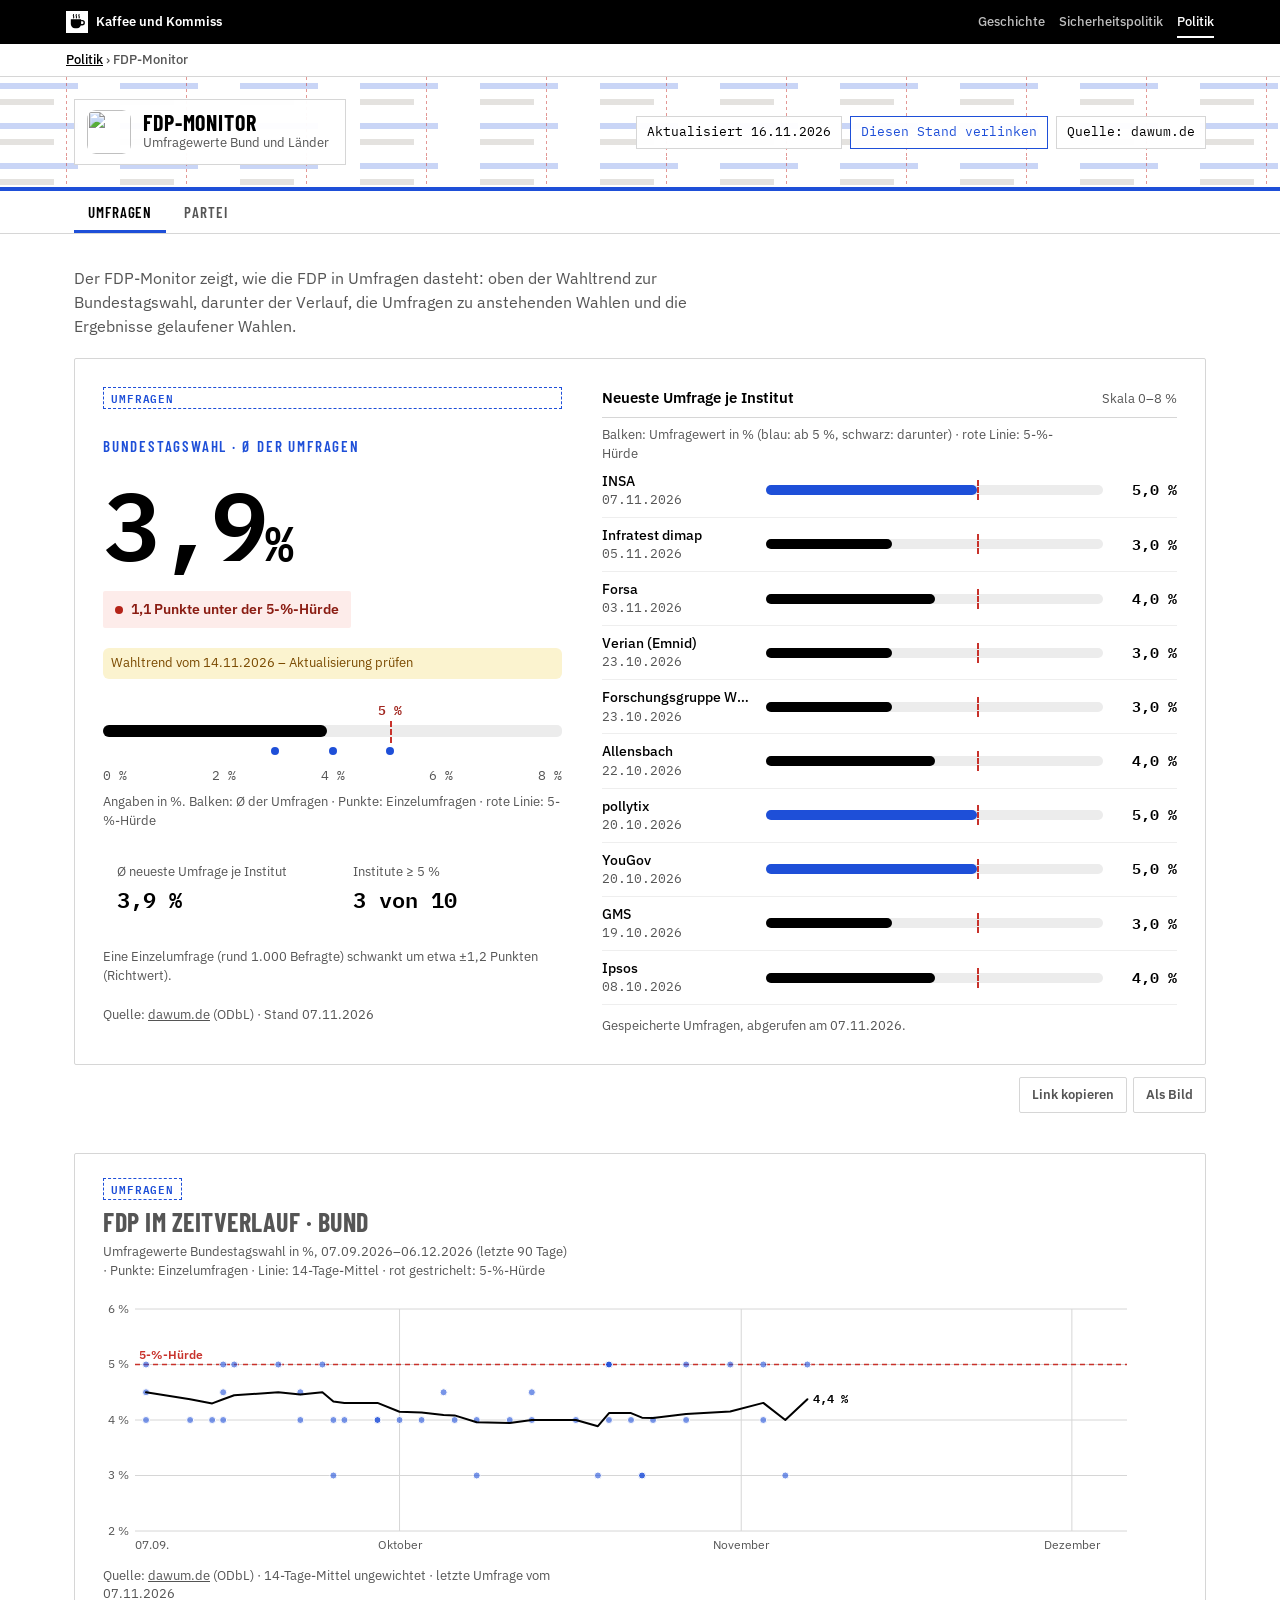
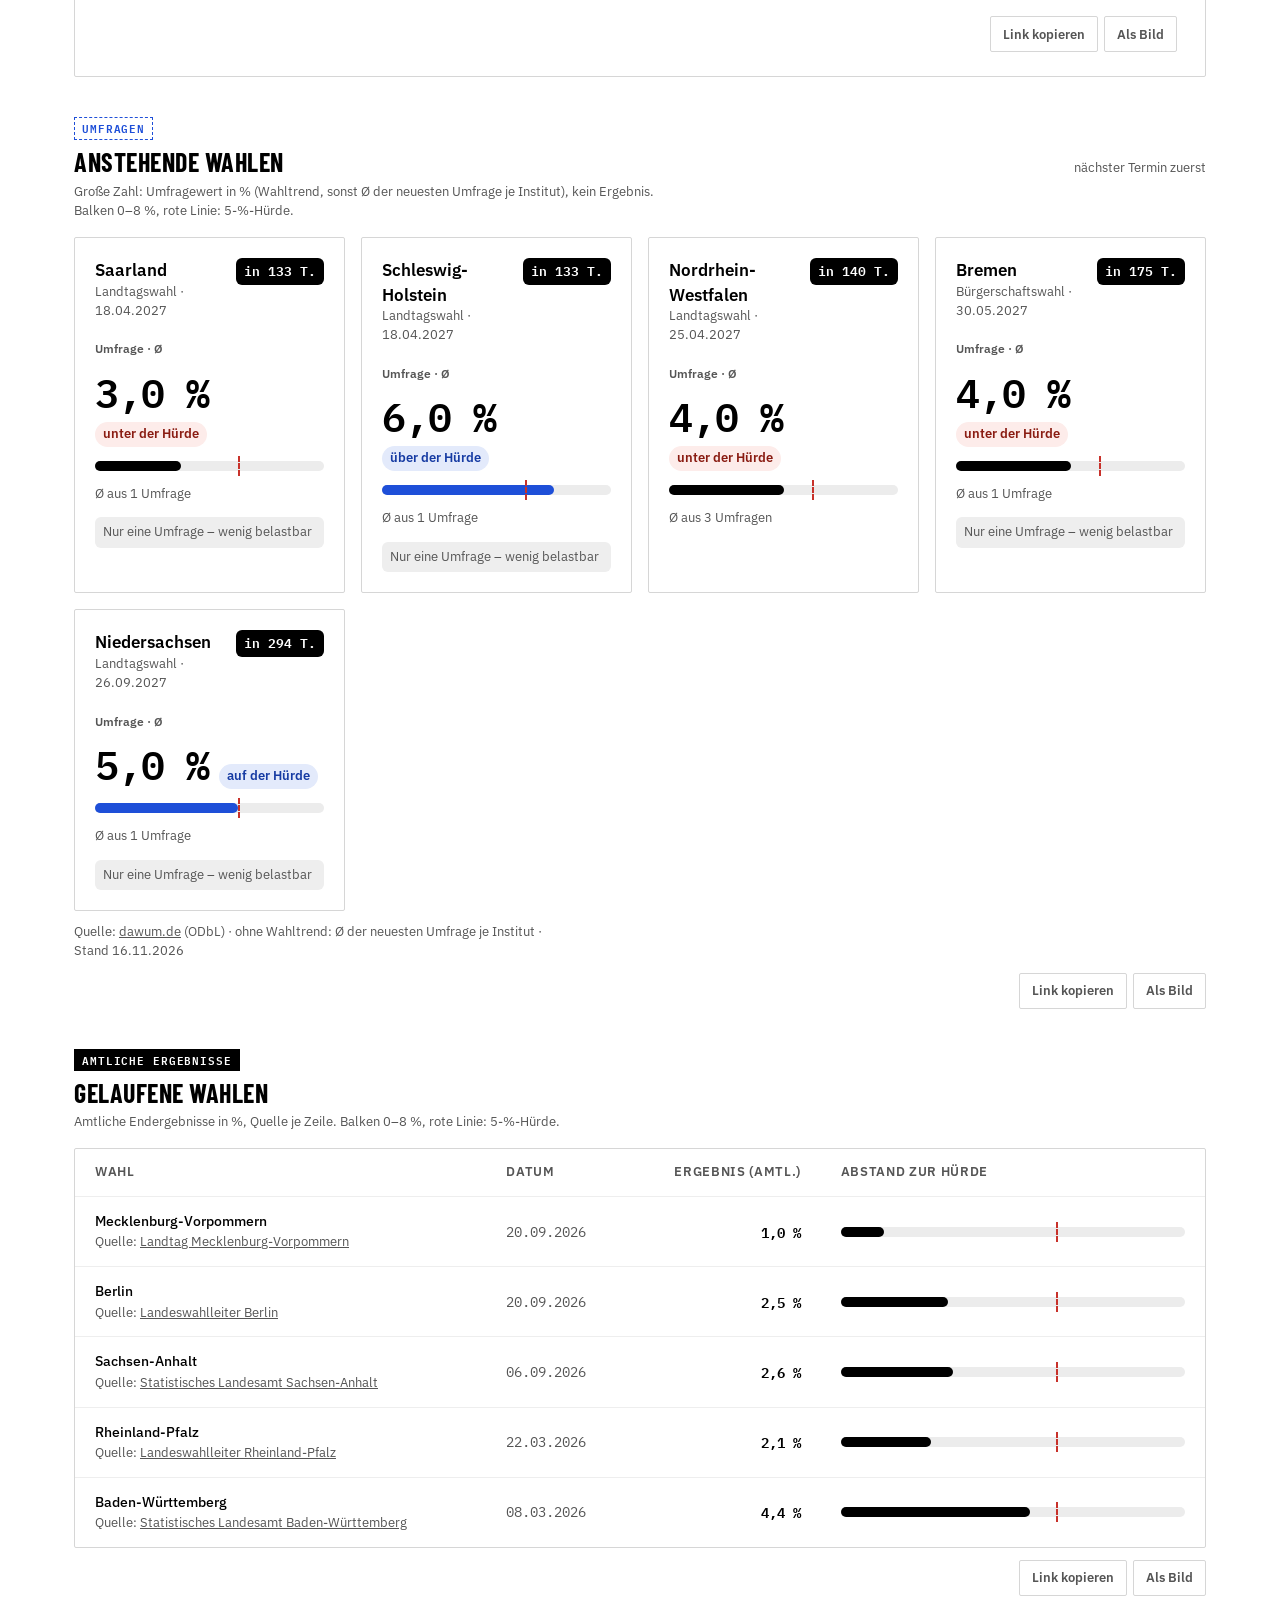
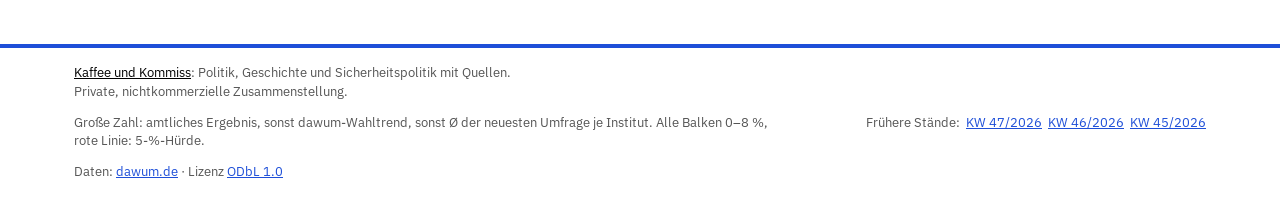
==== commit aea788b9: "Diagramme eindeutig beschriften: Umfrage, amtliches Ergebnis, Chronik Kennzeichen je Diagramm, Einhe" ====
--- a/index.html
+++ b/index.html
@@ -132,6 +132,9 @@
   .liste .lkopf{display:flex;justify-content:space-between;align-items:baseline;padding-bottom:8px;border-bottom:1px solid var(--line)}
   .liste .lkopf h3{margin:0;font-size:15px;font-weight:600}
   .liste .lkopf .skl{font-size:13px;color:var(--mute)}
+  .liste .llegende{margin:8px 0 0;font-size:13px;color:var(--mute)}
+  .abschnitt-legende{margin:6px 0 0;font-size:13px;color:var(--mute);max-width:46em}
+  .kachel .wart{font-size:12px;font-weight:600;color:var(--mute);margin-top:6px}
   .inst-zeile{display:grid;grid-template-columns:150px 1fr 60px;align-items:center;gap:14px;padding:7px 0;border-bottom:1px solid var(--hair)}
   .inst-zeile .nam{font-weight:500;font-size:14px;white-space:nowrap;overflow:hidden;text-overflow:ellipsis}
   .inst-zeile .dat{font-family:var(--mono);font-size:13px;color:var(--mute)}
@@ -233,7 +236,7 @@
   }
 .einstieg{margin:0 0 -20px;max-width:40em;color:var(--mute);font-size:16px;line-height:1.5}
 </style>
-<link rel="stylesheet" href="bereich.css?v=2">
+<link rel="stylesheet" href="bereich.css?v=3">
 </head>
 <body>
 <div class="kk-leiste"><div class="kk-in">
@@ -273,23 +276,28 @@
   <section id="bund-hero" aria-labelledby="bund-titel" data-teilen="Bundestagswahl"></section>
 
   <section id="bund-verlauf" class="karte verlauf" aria-labelledby="verlauf-titel" data-teilen="Zeitverlauf Bund" hidden>
+    <span class="art umfrage">Umfragen</span>
     <h2 id="verlauf-titel">FDP im Zeitverlauf · Bund</h2>
     <p class="sub" id="verlauf-sub">Punkte: Einzelumfragen · Linie: 14-Tage-Mittel</p>
     <div id="fdp-verlauf-chart" class="fv-chart"></div>
-    <p class="fv-quelle">Quelle: <a href="https://dawum.de/Bundestag/" rel="noopener">dawum.de</a> · 14-Tage-Mittel ungewichtet</p>
+    <p class="fv-quelle" id="verlauf-quelle">Quelle: <a href="https://dawum.de/Bundestag/" rel="noopener">dawum.de</a> (ODbL) · 14-Tage-Mittel ungewichtet</p>
   </section>
 
   <section id="anstehend" aria-labelledby="anstehend-titel" data-teilen="Anstehende Wahlen">
+    <span class="art umfrage">Umfragen</span>
     <div class="kopfzeile">
       <h2 id="anstehend-titel">Anstehende Wahlen</h2>
       <span class="hint">nächster Termin zuerst</span>
     </div>
+    <p class="abschnitt-legende">Große Zahl: Umfragewert in % (Wahltrend, sonst Ø der neuesten Umfrage je Institut), kein Ergebnis. Balken 0–8 %, rote Linie: 5-%-Hürde.</p>
     <div class="kacheln" id="anstehend-grid" style="margin-top:16px"></div>
-    <p class="quelle">Quelle: <a href="https://dawum.de" rel="noopener">dawum.de</a> (ODbL) · ohne Wahltrend: Ø der neuesten Umfrage je Institut</p>
+    <p class="quelle">Quelle: <a href="https://dawum.de" rel="noopener">dawum.de</a> (ODbL) · ohne Wahltrend: Ø der neuesten Umfrage je Institut<span id="anstehend-stand"></span></p>
   </section>
 
   <section id="gelaufen" aria-labelledby="gelaufen-titel" data-teilen="Gelaufene Wahlen" data-quelle="amtliche Endergebnisse der Landeswahlleitungen" hidden>
+    <span class="art amtlich">Amtliche Ergebnisse</span>
     <div class="kopfzeile"><h2 id="gelaufen-titel">Gelaufene Wahlen</h2></div>
+    <p class="abschnitt-legende">Amtliche Endergebnisse in %, Quelle je Zeile. Balken 0–8 %, rote Linie: 5-%-Hürde.</p>
     <div class="karte tabelle" id="gelaufen-tabelle" style="margin-top:16px"></div>
   </section>
 </main>
@@ -472,6 +480,10 @@
     return '';
   }
 
+  // Kennzeichen über jedem Diagramm: Umfrage oder amtliches Ergebnis (Gestaltung in bereich.css).
+  const artMarke = (art) => art === 'amtlich'
+    ? '<span class="art amtlich">Amtliches Ergebnis</span>' : '<span class="art umfrage">Umfragen</span>';
+
   const gruppen = gruppiereEbenen(data.ebenen || [], NOW);
 
   // ---------- Bund-Hero ----------
@@ -496,6 +508,7 @@
 
     heroEl.innerHTML = `<div class="karte hero">
       <div class="zahlen">
+        ${artMarke(lz.art === 'ergebnis' ? 'amtlich' : 'umfrage')}
         <h2 class="ueberschrift" id="bund-titel">${esc(bund.name)} · ${
           lz.art === 'trend' ? 'Wahltrend' : lz.art === 'ergebnis' ? 'Amtliches Ergebnis' : 'Ø der Umfragen'}</h2>
         <div class="leitzahl">
@@ -511,7 +524,7 @@
             ${balken(lz.wert, '<div class="marklbl">5 %</div>' + punkte)}
           </div>
           <div class="achse"><span>0 %</span><span>2 %</span><span>4 %</span><span>6 %</span><span>8 %</span></div>
-          <div class="legende">Balken: ${lz.art === 'trend' ? 'Wahltrend' : 'Leitzahl'} · Punkte: Einzelumfragen</div>
+          <div class="legende">Angaben in %. Balken: ${lz.art === 'trend' ? 'Wahltrend (Umfragen)' : lz.art === 'ergebnis' ? 'amtliches Ergebnis' : 'Ø der Umfragen'} · Punkte: Einzelumfragen · rote Linie: 5-%-Hürde</div>
         </div>
         <dl class="kennzahlen">
           <div><dt>Ø neueste Umfrage je Institut</dt><dd>${lz.avg == null ? '–' : pz(lz.avg)}</dd></div>
@@ -529,6 +542,7 @@
           <div class="lkopf">
             <h3>Neueste Umfrage je Institut</h3><span class="skl">Skala 0–8 %</span>
           </div>
+          <p class="llegende">Balken: Umfragewert in % (blau: ab 5 %, schwarz: darunter) · rote Linie: 5-%-Hürde</p>
           ${rows.length ? rows.slice().sort((a, b) => (b.datum || '').localeCompare(a.datum || '')).map((r) =>
             `<div class="inst-zeile">
                <div><div class="nam">${esc(r.institut)}</div><div class="dat">${dfmt(r.datum)}</div></div>
@@ -574,8 +588,15 @@
     }
     const linie = gleitendesMittel(punkte, FENSTER);
     const sub = document.getElementById('verlauf-sub');
-    if(sub) sub.textContent = `Letzte ${TAGE} Tage · Punkte: Einzelumfragen · `
-      + `Linie: ${FENSTER}-Tage-Mittel`;
+    // Zeitraum und Stand als Datum, nicht nur "letzte 90 Tage": ein Screenshot muss
+    // auch Wochen später noch sagen, welches Fenster er zeigt.
+    const bisT = NOW || new Date();
+    const vonT = new Date(Date.UTC(bisT.getUTCFullYear(), bisT.getUTCMonth(), bisT.getUTCDate()) - TAGE * 864e5);
+    const isoT = (t) => new Date(t).toISOString().slice(0, 10);
+    if(sub) sub.textContent = `Umfragewerte Bundestagswahl in %, ${dfmt(isoT(vonT))}–${dfmt(isoT(bisT))} `
+      + `(letzte ${TAGE} Tage) · Punkte: Einzelumfragen · Linie: ${FENSTER}-Tage-Mittel · rot gestrichelt: 5-%-Hürde`;
+    const vq = document.getElementById('verlauf-quelle');
+    if(vq) vq.append(` · letzte Umfrage vom ${dfmt(isoT(punkte[punkte.length - 1].t))}`);
 
     const NS = 'http://www.w3.org/2000/svg';
     const el = (n, a, eltern) => { const e = document.createElementNS(NS, n);
@@ -748,6 +769,7 @@
         </div>
         ${tage != null ? `<span class="tage">in ${tage} T.</span>` : ''}
       </div>
+      <div class="wart">${lz.art === 'ergebnis' ? 'Amtliches Ergebnis' : lz.art === 'trend' ? 'Umfrage · Wahltrend' : 'Umfrage · Ø'}</div>
       <div class="wert">
         <span class="num">${lz.wert == null ? '–' : pz(lz.wert)}</span>
         <span class="pill ${h.status}">${esc(datenhinweis ? 'nicht ausgewiesen' : h.kurz)}</span>
@@ -770,8 +792,8 @@
     document.getElementById('gelaufen-tabelle').innerHTML = `<table>
       <thead><tr>
         <th>Wahl</th><th>Datum</th>
-        <th style="text-align:right">Ergebnis</th>
-        ${mitTrend ? '<th style="text-align:right">Letzter Trend</th>' : ''}
+        <th style="text-align:right">Ergebnis (amtl.)</th>
+        ${mitTrend ? '<th style="text-align:right">Letzter Wahltrend (Umfrage)</th>' : ''}
         <th class="abstand">Abstand zur Hürde</th>
       </tr></thead>
       <tbody>${gelaufen.map((e) => {
@@ -784,7 +806,7 @@
         return `<tr id="zeile-${esc(e.id)}">
           <td class="wahl">${esc(teileName(e.name).land)}${beleg}</td>
           <td class="mono">${dfmt(e.wahltermin)}</td>
-          <td class="erg">${lz.wert != null ? pz(lz.wert) + (erg.vorlaeufig ? ' *' : '') : '–'}</td>
+          <td class="erg">${lz.wert != null ? pz(lz.wert) + (lz.art !== 'ergebnis' ? ' (Umfrage)' : erg.vorlaeufig ? ' *' : '') : '–'}</td>
           ${mitTrend ? `<td class="trend">${t.wert != null ? pz(t.wert) : '–'}</td>` : ''}
           <td class="abstand" title="${lz.avg != null ? 'Ø der Umfragen nach der Wahl: ' + pz(lz.avg) : ''}">${balken(lz.wert)}</td>
         </tr>`;
@@ -792,6 +814,13 @@
       ${gelaufen.some((e) => (e.wahlergebnis || {}).vorlaeufig)
         ? '<p class="basis" style="padding:0 20px 14px">* vorläufiges amtliches Ergebnis</p>' : ''}`;
   }
+
+  const standSeite = SNAP ? 'Momentaufnahme ' + kwText(SNAP) : data.erstellt ? 'Stand ' + dfmt(data.erstellt) : '';
+  const ast = document.getElementById('anstehend-stand');
+  // Die Kacheln zeigen live abgerufene Umfragen, wenn dawum erreichbar war – dann gilt deren Stand.
+  const liveStand = !SNAP && db && db.Database && db.Database.Last_Update;
+  if(ast) ast.textContent = liveStand ? ' · Umfragen live, Datenbank-Stand ' + dfmt(liveStand)
+    : standSeite ? ' · ' + standSeite : '';
 
   // Link- und Bild-Knöpfe erst jetzt: die Abschnitte sind gerendert, und ein #Anker
   // aus einem geteilten Link kann angesprungen werden.
--- a/basis.css
+++ b/basis.css
@@ -45,6 +45,13 @@
 .kk-schild{display:inline-flex;align-items:center;gap:12px;background:var(--kk-schild);padding:10px 16px 10px 12px;border:1px solid var(--kk-linie);color:var(--kk-tinte);text-decoration:none}
 .kk-name{font:700 22px/1.05 var(--kk-titel);text-transform:uppercase;letter-spacing:.04em}
 .kk-unter{font:400 13px/1.35 var(--kk-text);color:var(--kk-grau)}
+/* Handy: Kopfband flacher, damit Hauptinhalt früher sichtbar ist (Arbeitspaket 3, 22.11.2026).
+   Gilt für beide Kopfbauarten (.kk-kopf und header.top). :root:root hebt die Spezifität über die
+   seiteneigenen Regeln in style.css/bereich.css, die nach basis.css geladen werden. Desktop unverändert. */
+@media (max-width:640px){
+  :root:root .kk-kopf .kk-in,:root:root .kk-kopf .wrap,:root:root header.top>.wrap{padding-top:12px;padding-bottom:12px;row-gap:8px}
+  :root:root .kk-schild,:root:root header.top .marke{padding:7px 12px 7px 10px}
+}
 
 /* Fuß */
 .kk-fuss{border-top:4px solid var(--kk-akzent);background:var(--kk-papier);color:var(--kk-grau);font:400 13px/1.5 var(--kk-text)}
--- a/bereich.css
+++ b/bereich.css
@@ -50,3 +50,12 @@
 
 /* Monitorname ist auf der Umfrageseite die Hauptüberschrift (h1) */
 .marke h1.name { margin: 0 }
+
+/* Kennzeichen über Diagrammen (22.11.2026): Umfrage, amtliches Ergebnis oder Chronik.
+   Als Text, nicht nur als Farbe, damit es auch in Graustufen und auf Screenshots eindeutig ist.
+   Umfragen gestrichelt (Schätzung), amtliche Ergebnisse vollflächig (festgestellt). */
+.art { display: inline-block; margin: 0 0 8px; padding: 3px 7px; font: 600 11px/1.3 var(--mono, monospace);
+  letter-spacing: .08em; text-transform: uppercase; border: 1px solid; border-radius: 0; white-space: nowrap }
+.art.umfrage { color: var(--kk-akzent, #1E4FD8); border-style: dashed; background: #FFFFFF }
+.art.amtlich { color: #FFFFFF; background: #000000; border-color: #000000 }
+.art.chronik { color: #555555; border-color: #D6D6D6; background: #FFFFFF }
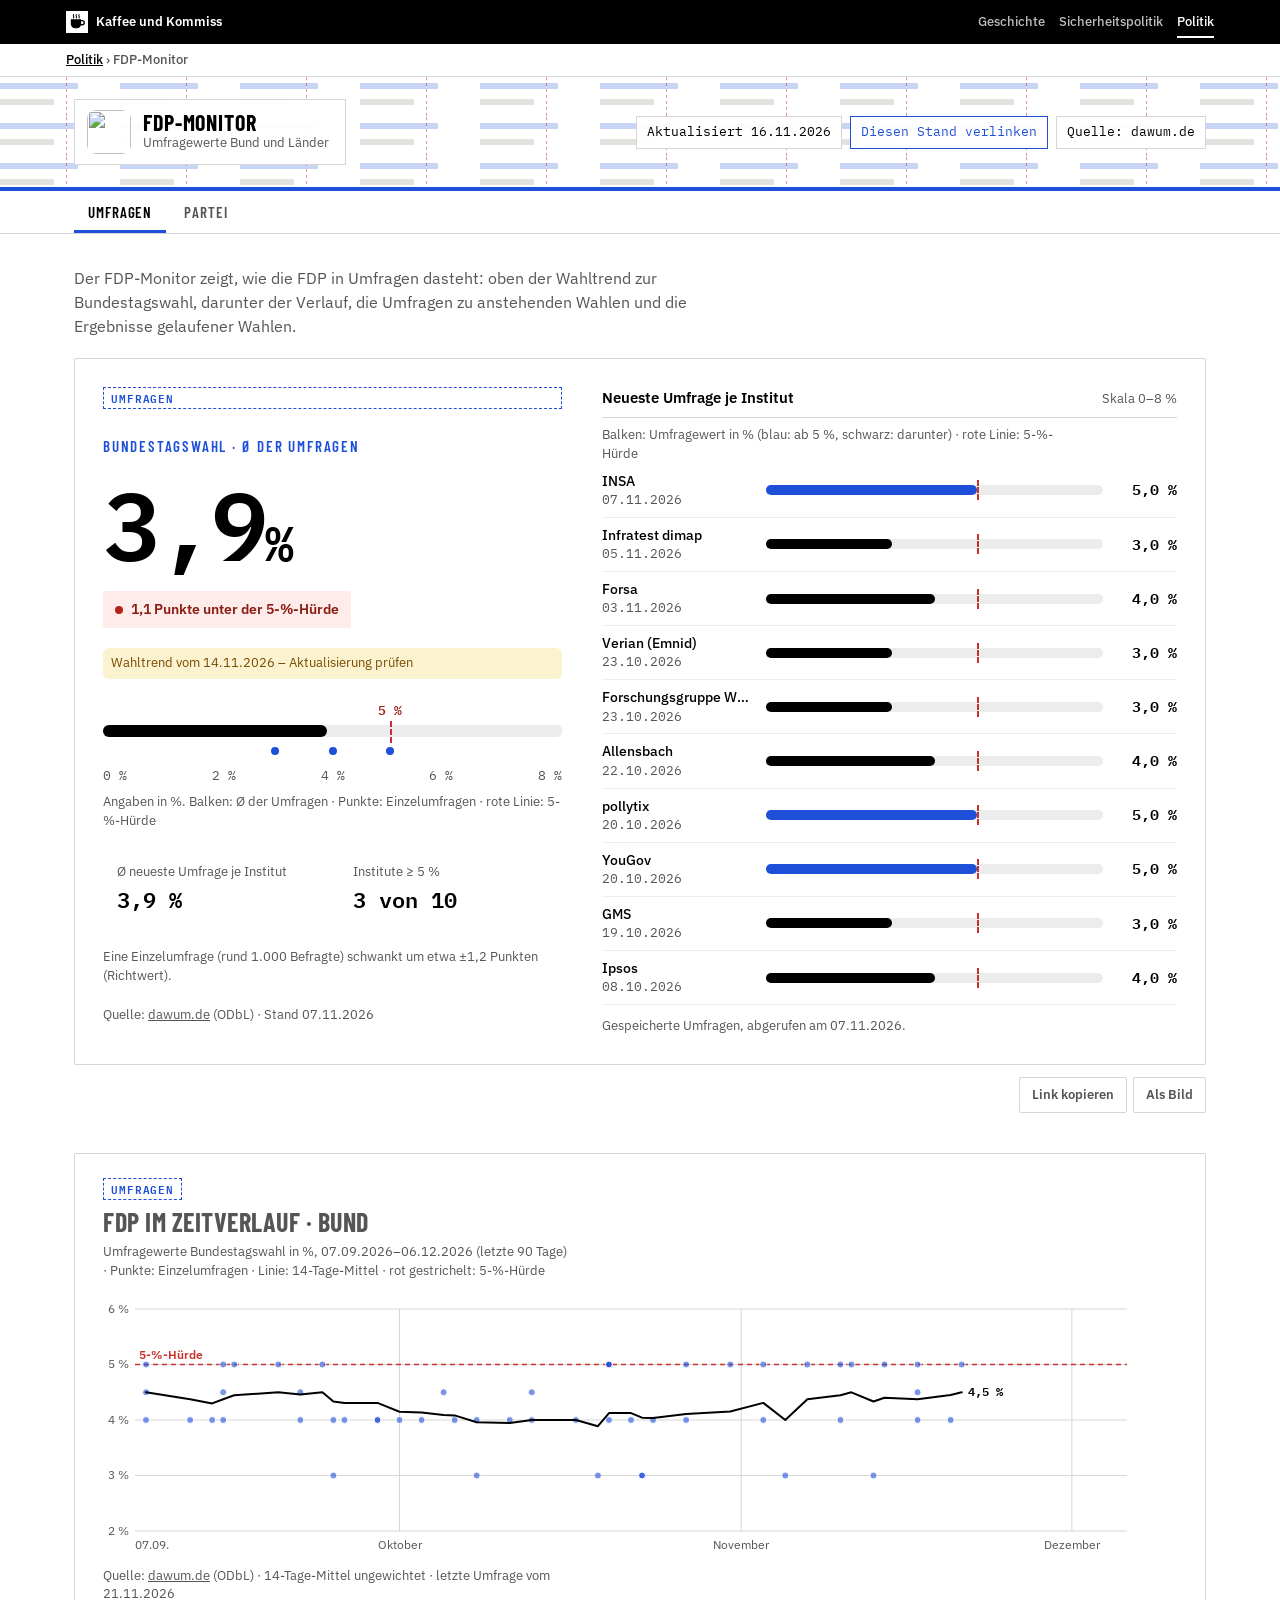
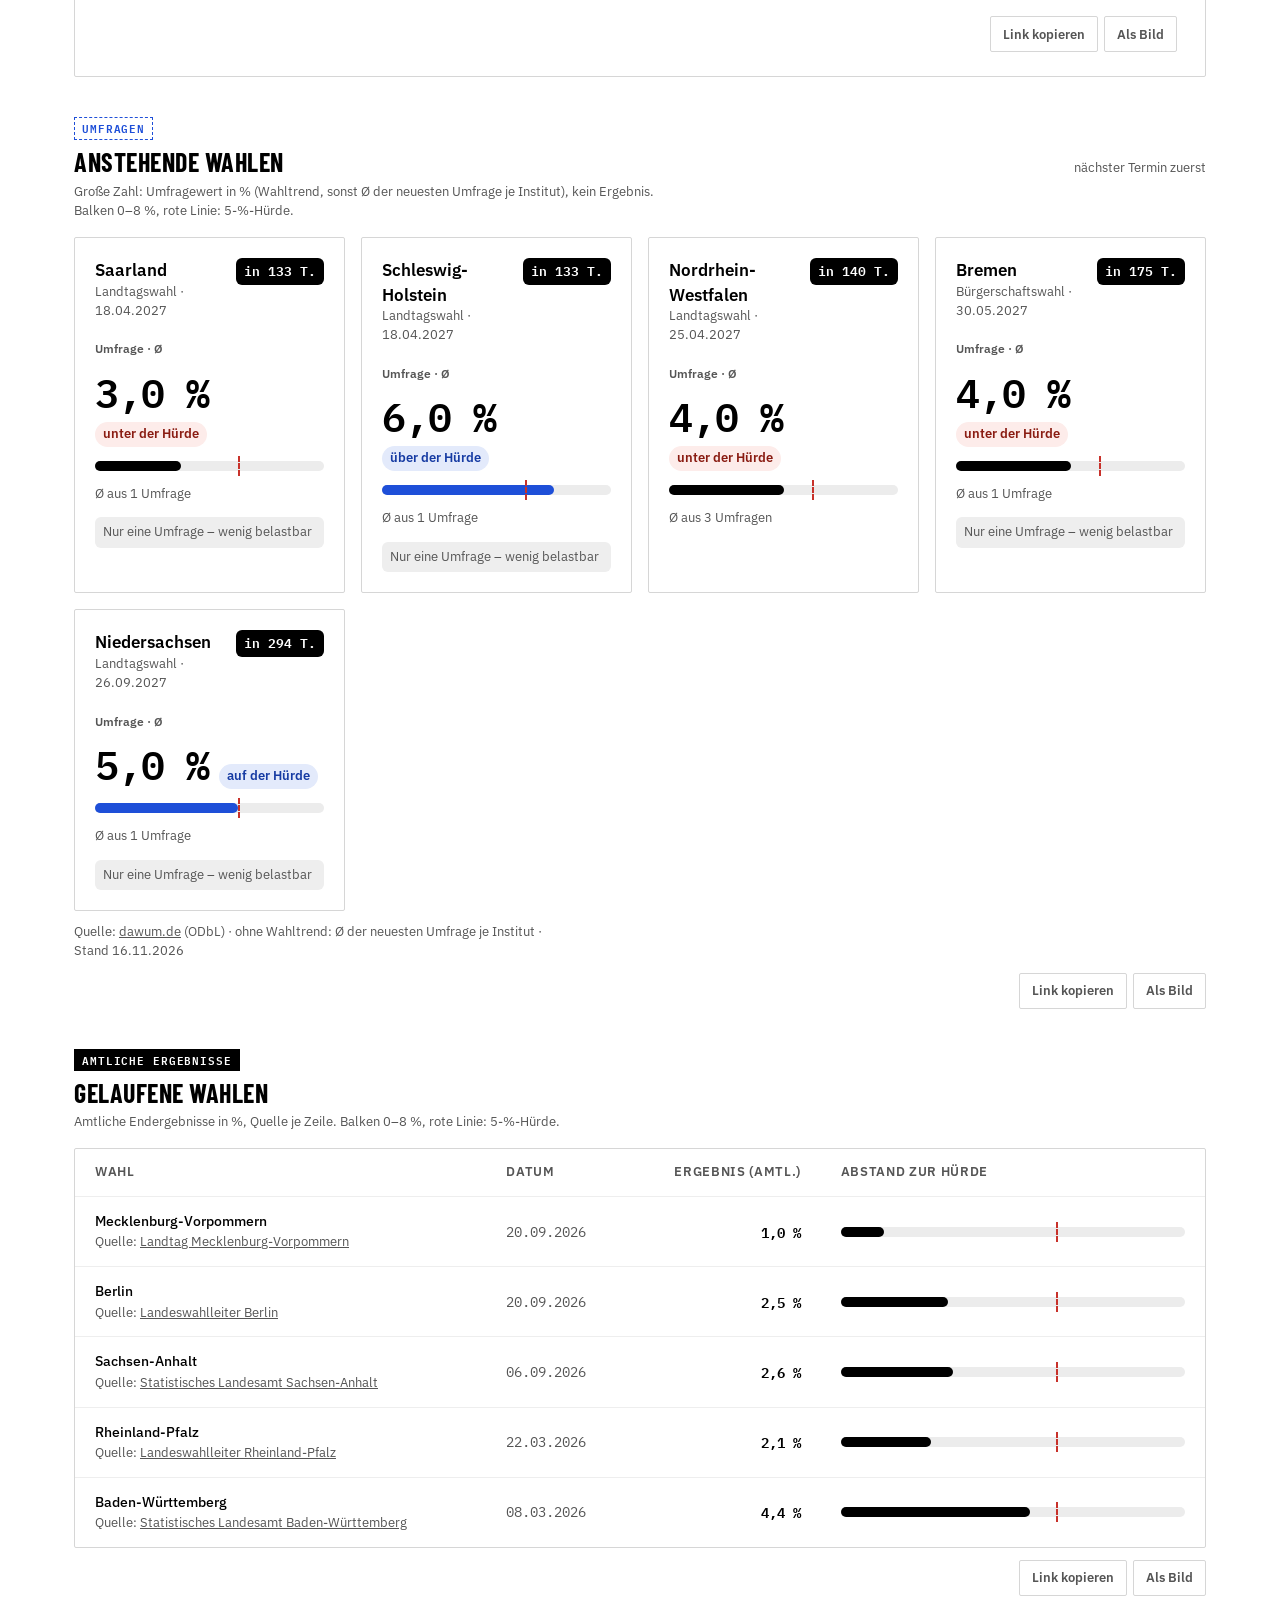
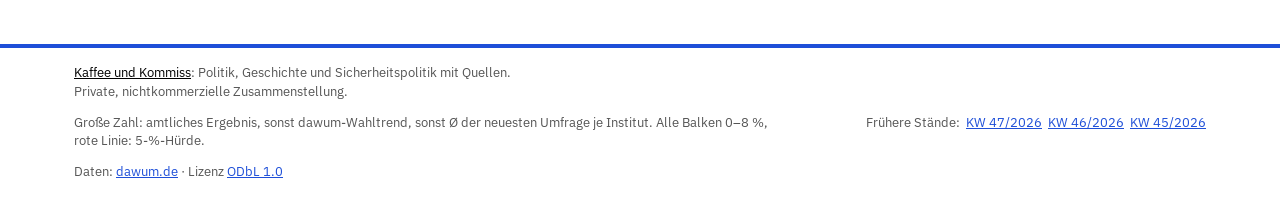
==== commit 8f647bf9: "Quellenlinks: Weiterleitungen und nicht erreichbare Quellen ersetzen Weitergeleitete Adressen auf ih" ====
--- a/index.html
+++ b/index.html
@@ -312,7 +312,7 @@
     <span class="archiv" id="archiv" hidden></span>
     <span>
       Daten: <a href="https://dawum.de" rel="noopener">dawum.de</a> ·
-      Lizenz <a href="https://opendatacommons.org/licenses/odbl/1.0/" rel="noopener">ODbL 1.0</a>
+      Lizenz <a href="https://opendatacommons.org/licenses/odbl/1-0/" rel="noopener">ODbL 1.0</a>
     </span>
   </div>
 </footer>
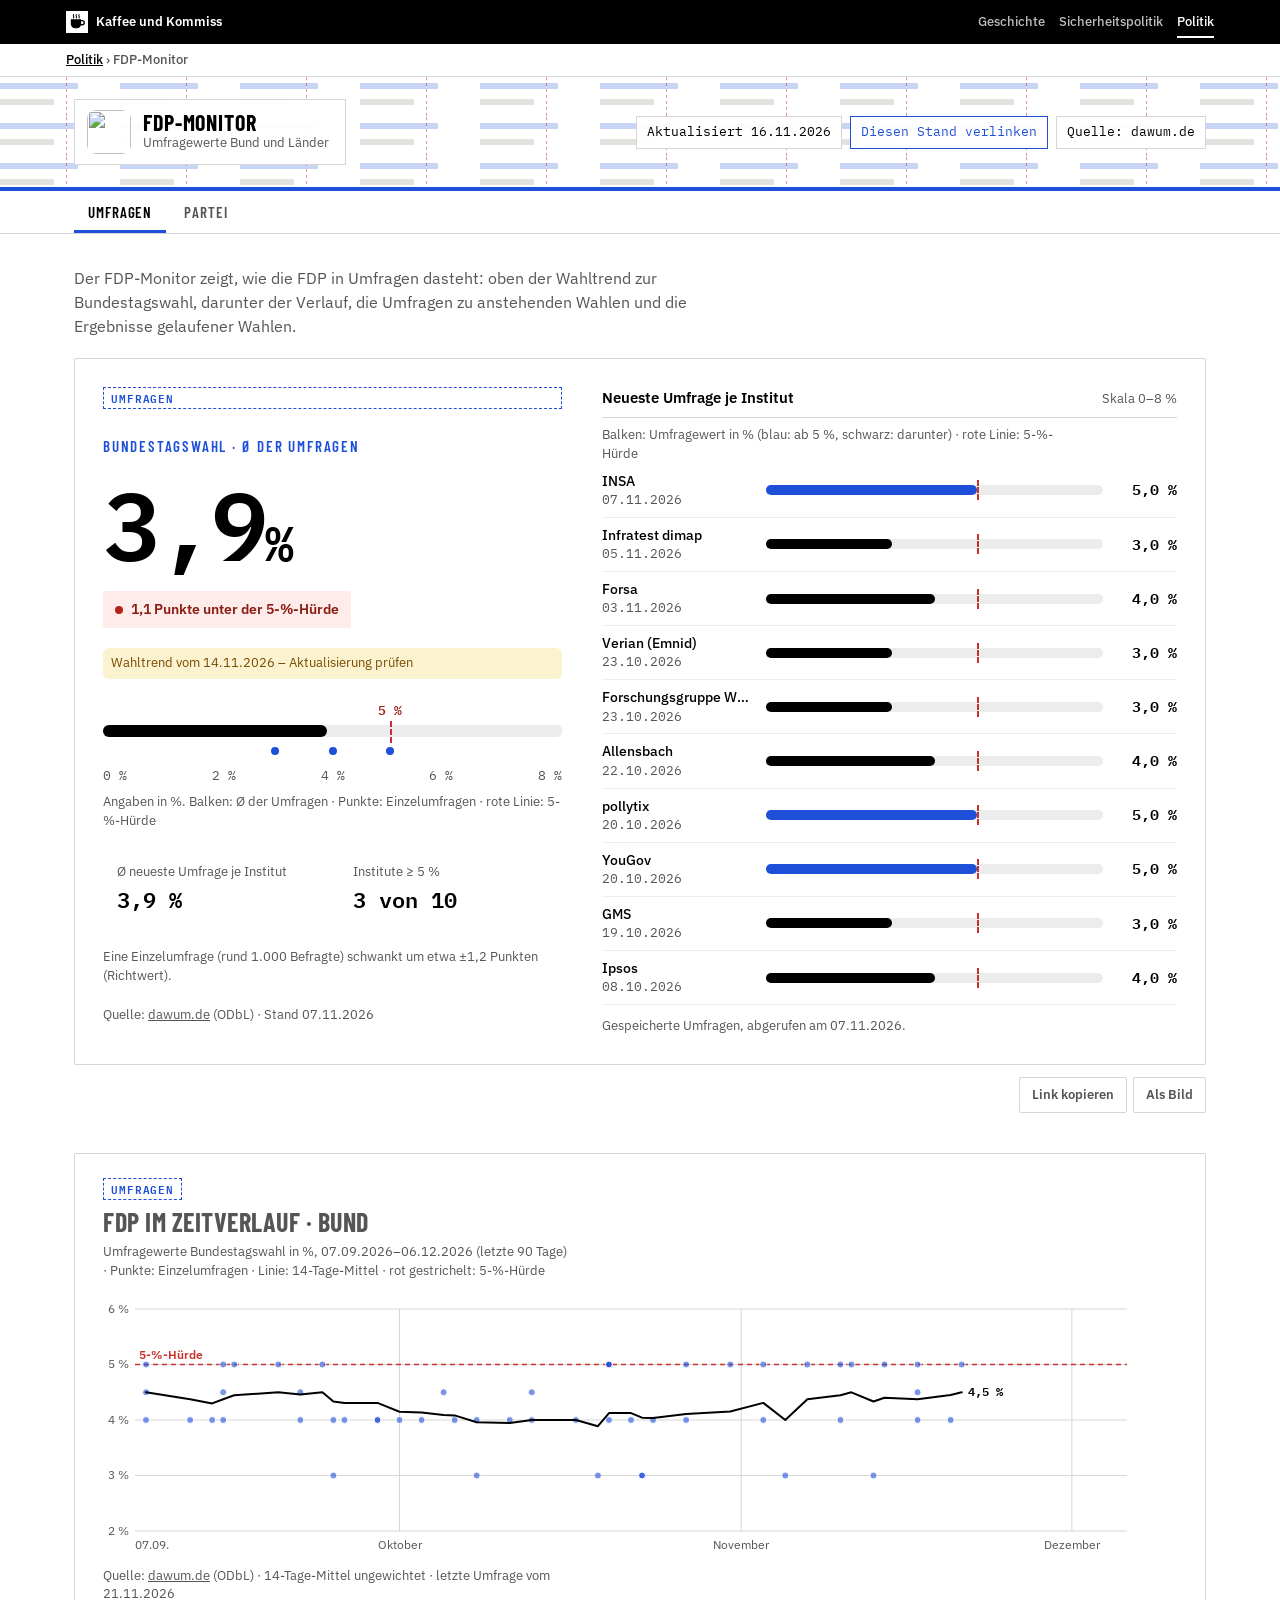
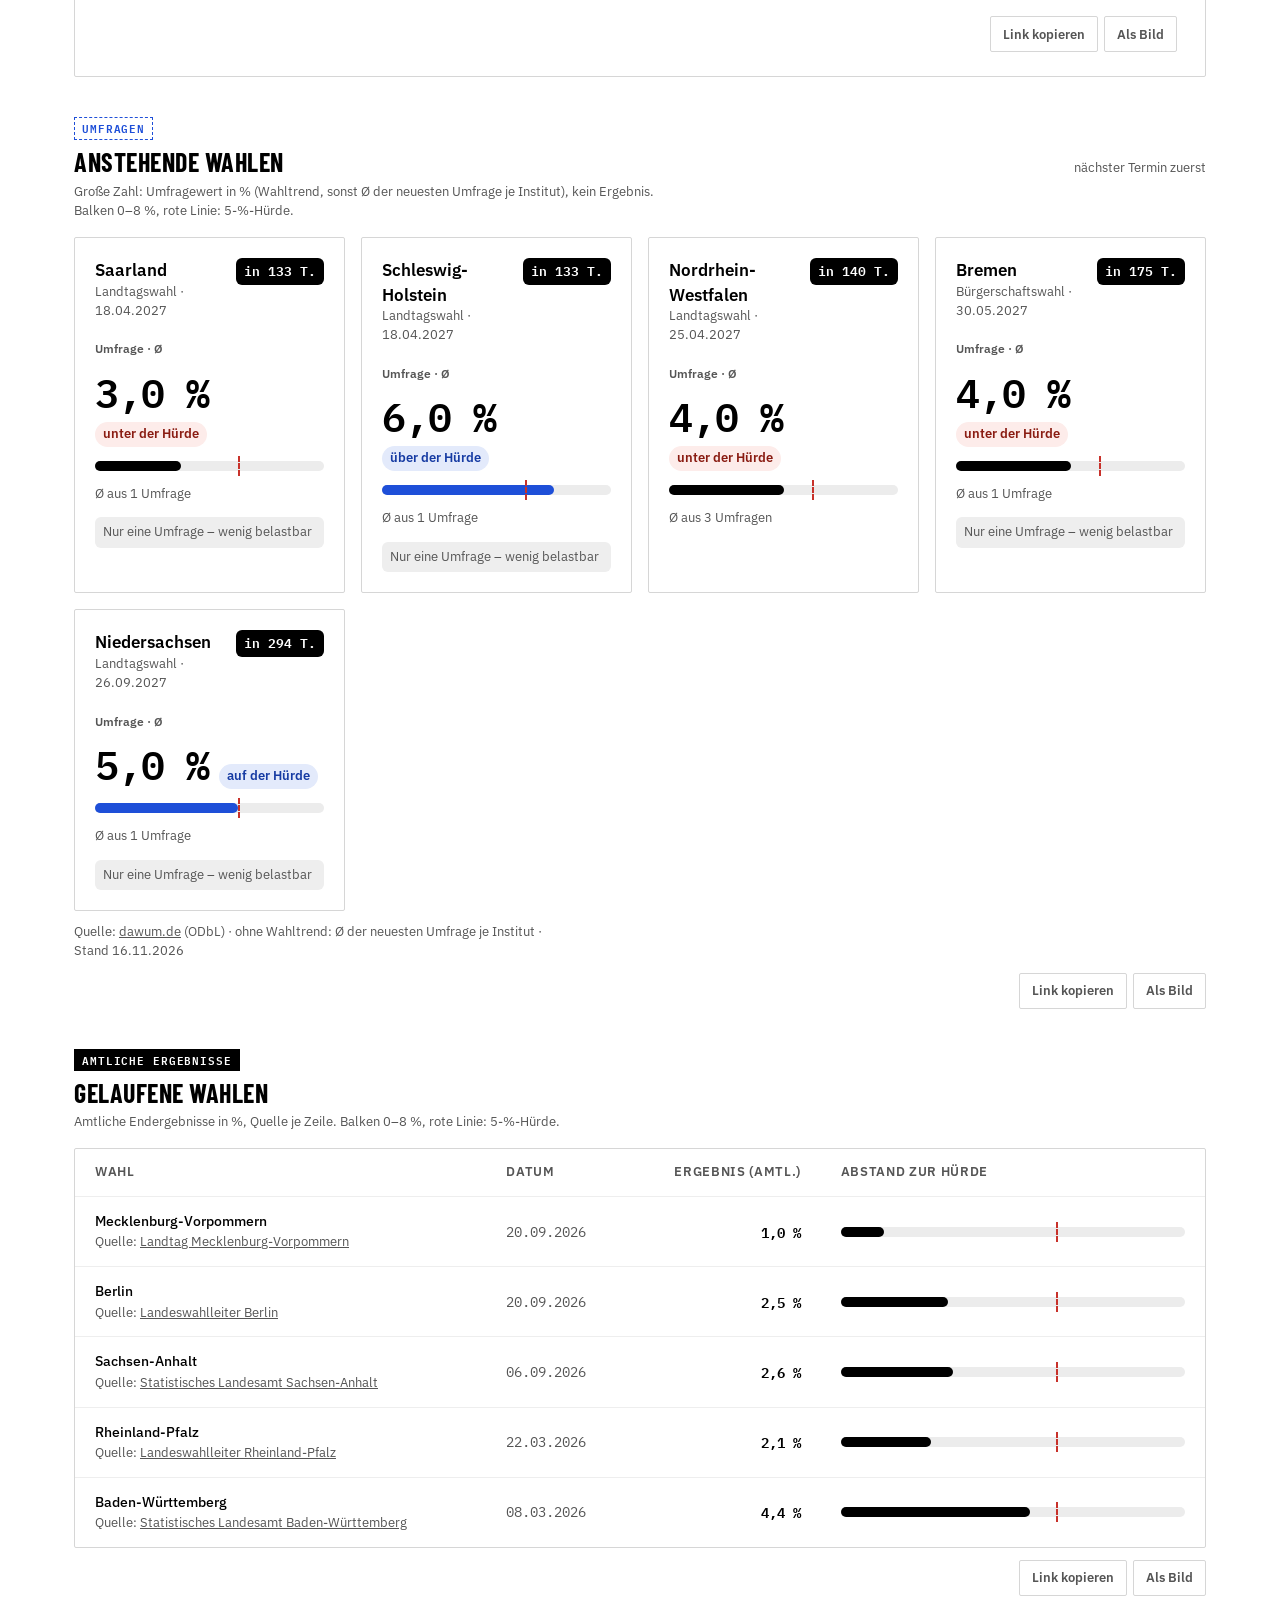
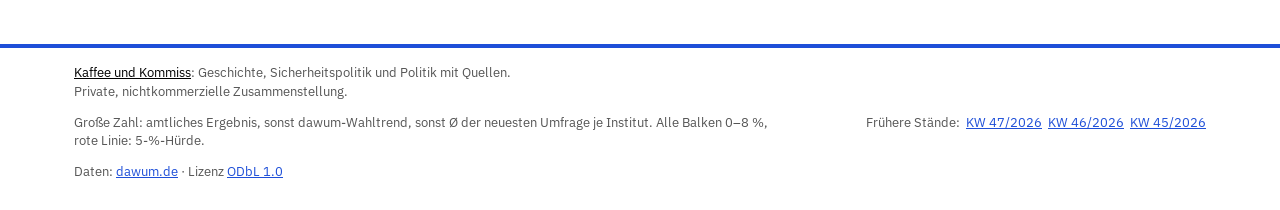
==== commit 9ffc446f: "Fußzeile/Untertitel: Reihenfolge Geschichte, Sicherheitspolitik, Politik wie Kopfleiste Co-Authored-" ====
--- a/index.html
+++ b/index.html
@@ -304,7 +304,7 @@
 
 <footer>
   <div class="wrap">
-    <p class="kk-satz"><a href="https://kaffeeundkommiss.github.io/">Kaffee und Kommiss</a>: Politik, Geschichte und Sicherheitspolitik mit Quellen. Private, nichtkommerzielle Zusammenstellung.</p>
+    <p class="kk-satz"><a href="https://kaffeeundkommiss.github.io/">Kaffee und Kommiss</a>: Geschichte, Sicherheitspolitik und Politik mit Quellen. Private, nichtkommerzielle Zusammenstellung.</p>
     <span class="erklaer">
       Große Zahl: amtliches Ergebnis, sonst dawum-Wahltrend, sonst Ø der neuesten Umfrage je Institut.
       Alle Balken 0–8 %, rote Linie: 5-%-Hürde.
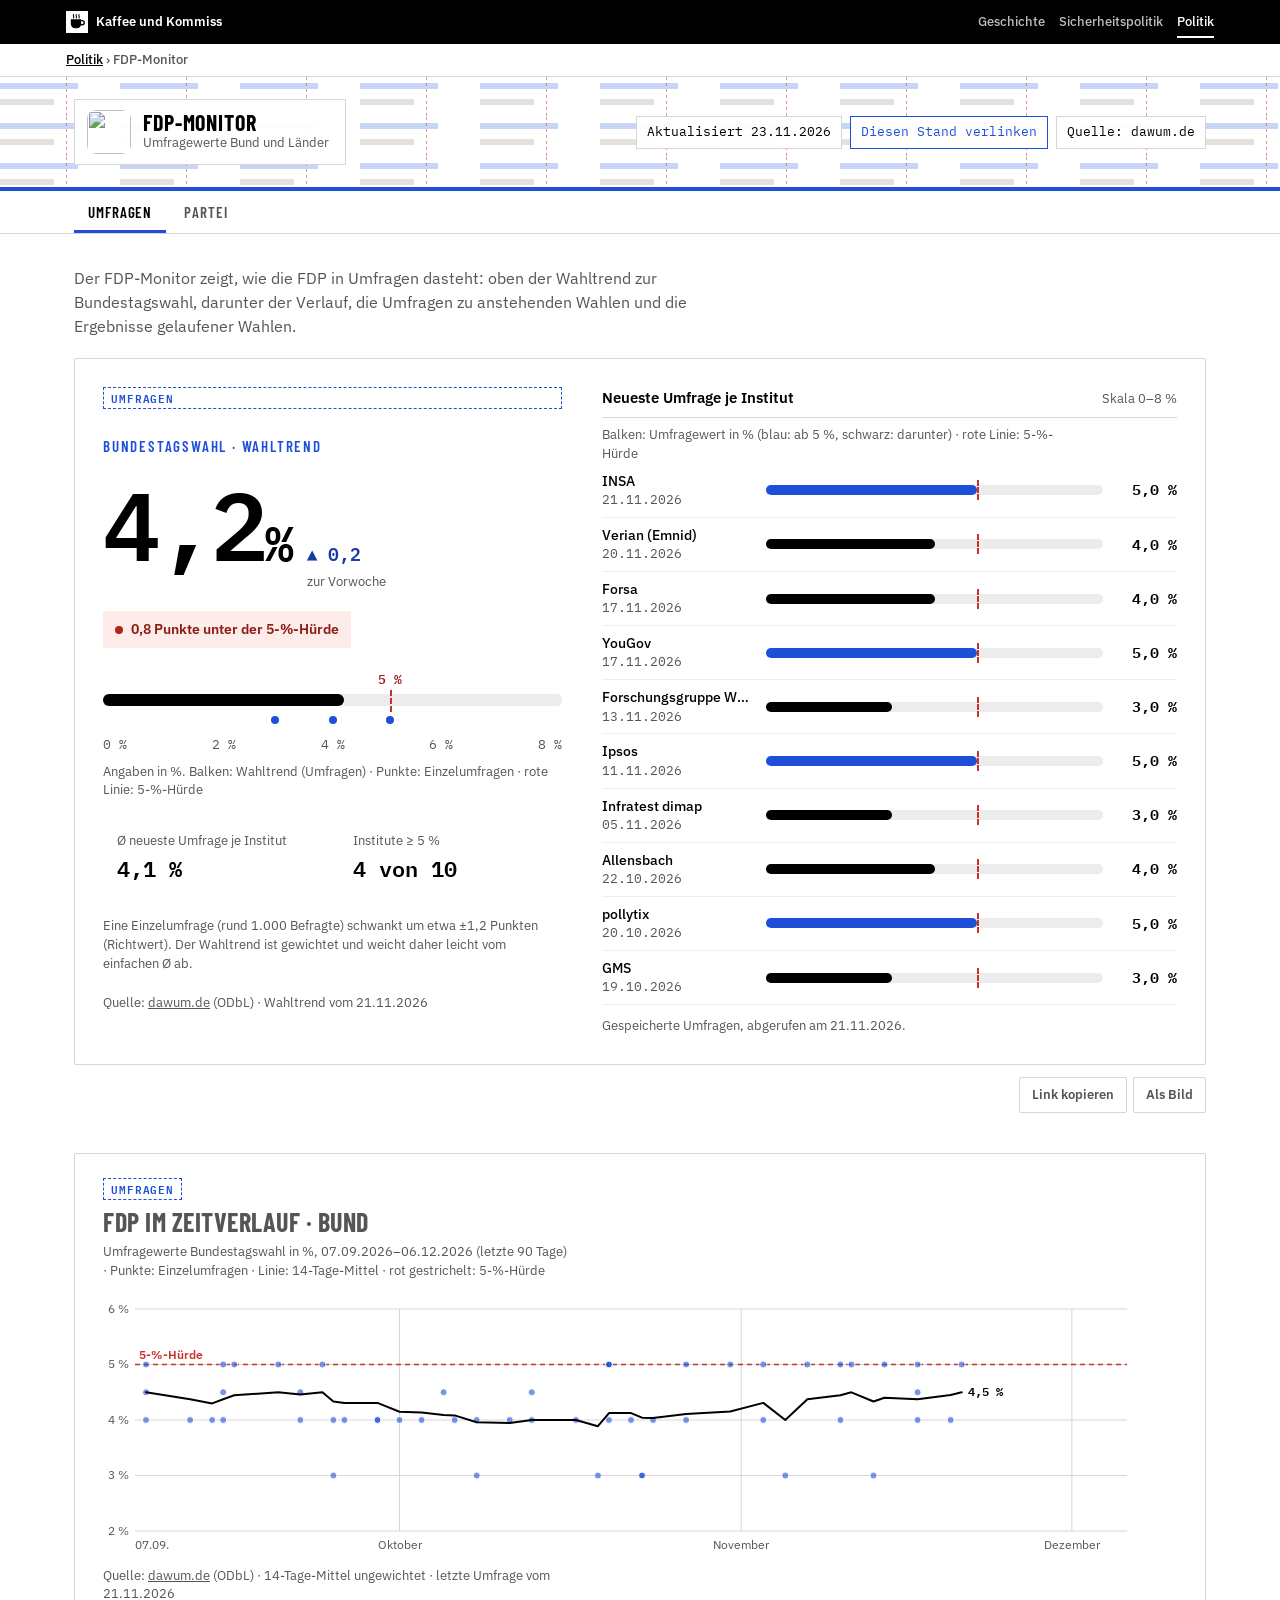
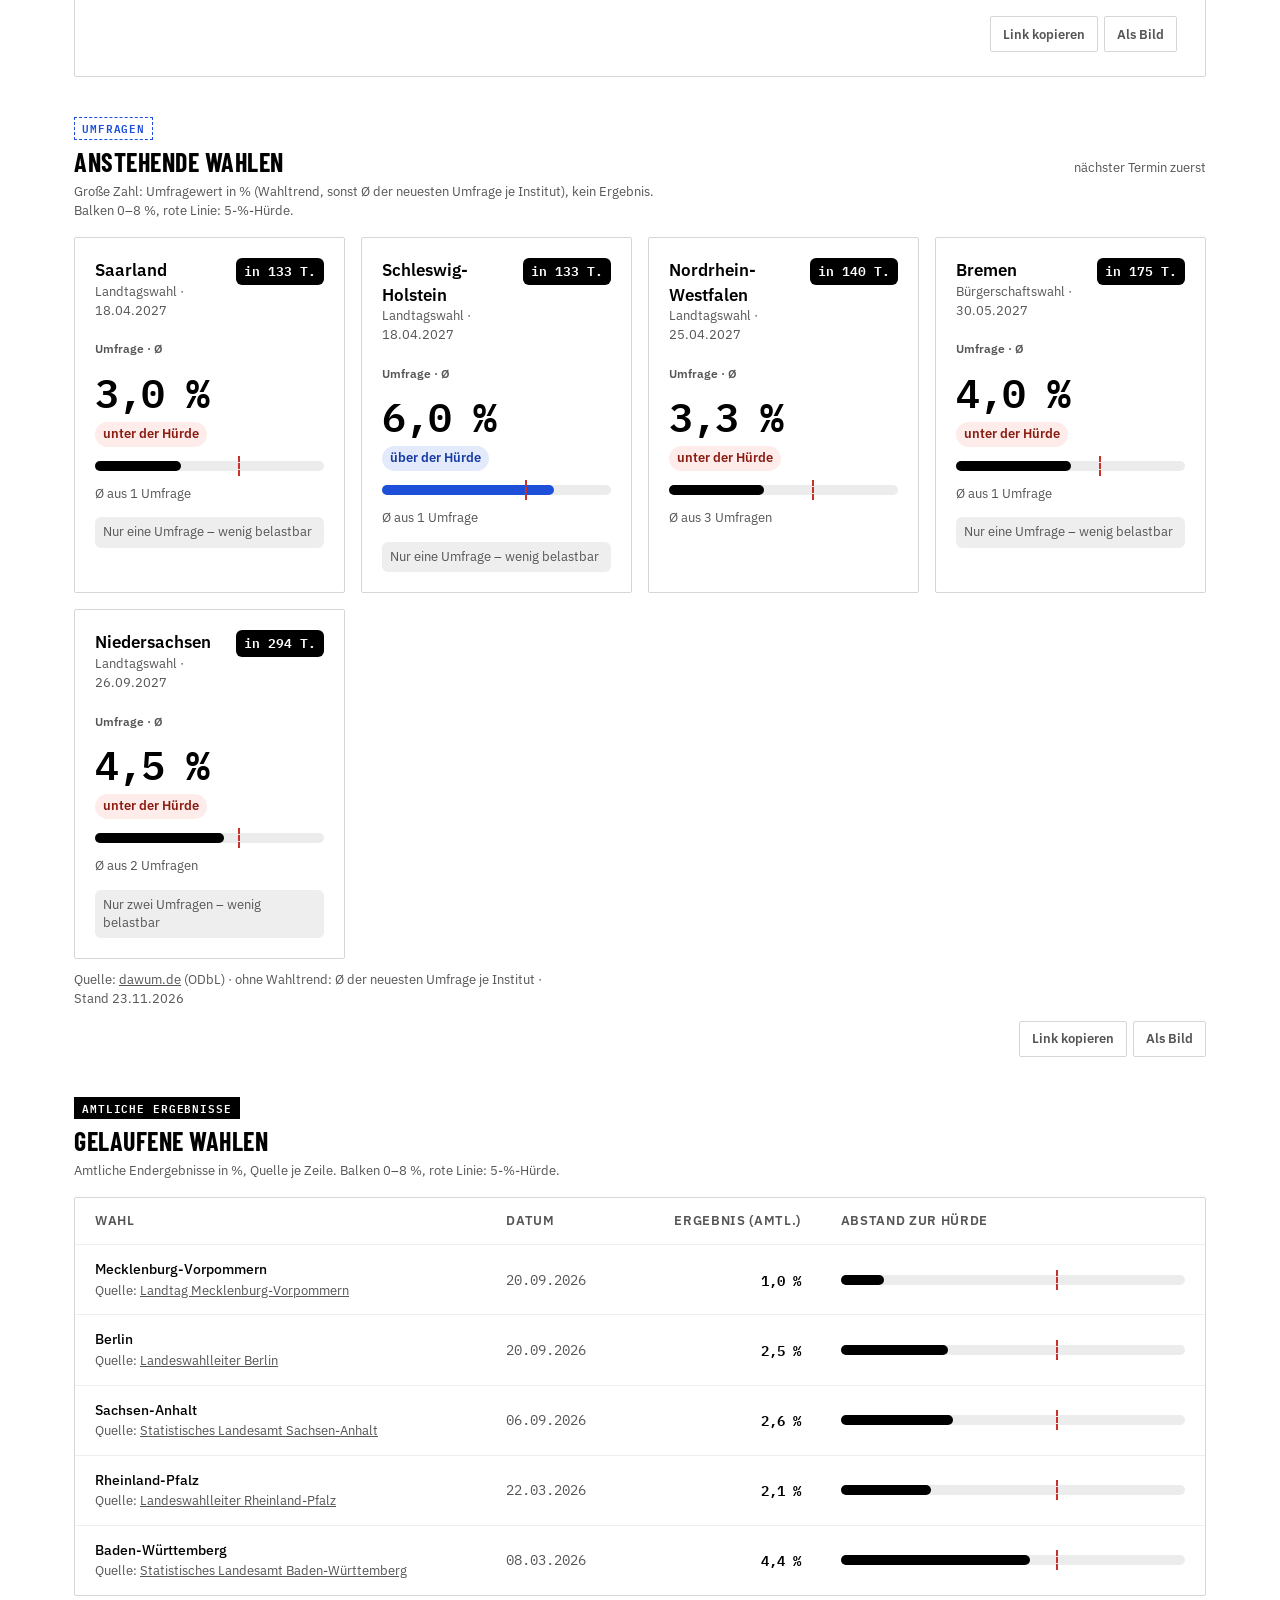
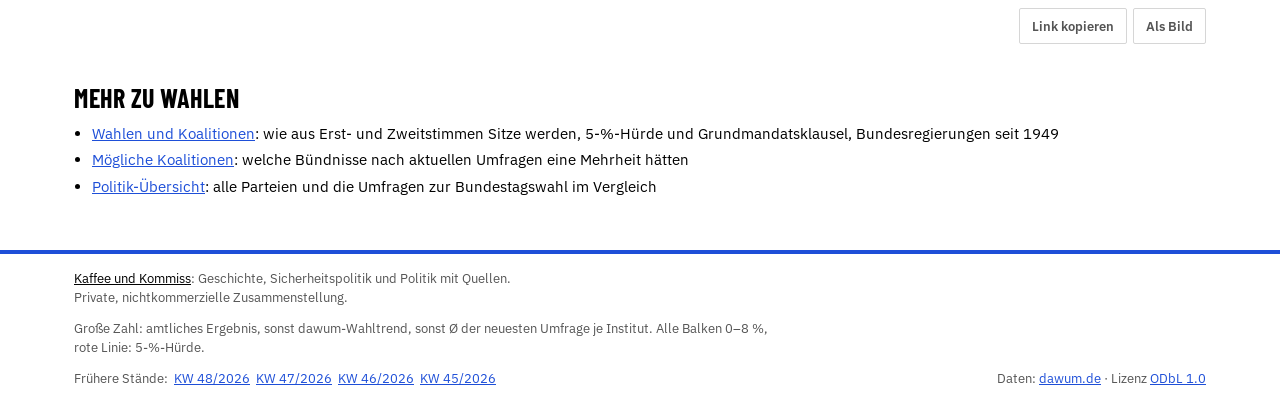
==== commit 930c17b7: "Abschnitt „Mehr zu Wahlen“ mit Links auf Wahlsystem, Koalitionsrechner und Politik-Übersicht Co-Auth" ====
--- a/index.html
+++ b/index.html
@@ -69,6 +69,8 @@
   .momentaufnahme{margin-bottom:20px;padding:12px 16px;border-radius:10px;background:var(--hinweis-bg);color:var(--hinweis-fg);font-size:14px}
   .momentaufnahme a{color:inherit;font-weight:600}
   .quelle{margin:12px 0 0;font-size:13px;color:var(--mute)}
+  .mehr-liste{margin:10px 0 0;padding-left:1.2em;font-size:15px;line-height:1.5}
+  .mehr-liste li{margin:4px 0}
   .quelle a{color:var(--mute)}
   .abruf{margin:12px 0 0;font-size:13px;color:var(--mute)}
   .abruf a{color:var(--mute)}
@@ -299,6 +301,14 @@
     <div class="kopfzeile"><h2 id="gelaufen-titel">Gelaufene Wahlen</h2></div>
     <p class="abschnitt-legende">Amtliche Endergebnisse in %, Quelle je Zeile. Balken 0–8 %, rote Linie: 5-%-Hürde.</p>
     <div class="karte tabelle" id="gelaufen-tabelle" style="margin-top:16px"></div>
+  </section>
+  <section id="mehr-wahlen" aria-labelledby="mehr-wahlen-titel">
+    <h2 id="mehr-wahlen-titel">Mehr zu Wahlen</h2>
+    <ul class="mehr-liste">
+      <li><a href="https://kaffeeundkommiss.github.io/politik/wahlen/">Wahlen und Koalitionen</a>: wie aus Erst- und Zweitstimmen Sitze werden, 5-%-Hürde und Grundmandatsklausel, Bundesregierungen seit 1949</li>
+      <li><a href="https://kaffeeundkommiss.github.io/politik/koalitionen/">Mögliche Koalitionen</a>: welche Bündnisse nach aktuellen Umfragen eine Mehrheit hätten</li>
+      <li><a href="https://kaffeeundkommiss.github.io/politik/">Politik-Übersicht</a>: alle Parteien und die Umfragen zur Bundestagswahl im Vergleich</li>
+    </ul>
   </section>
 </main>
 
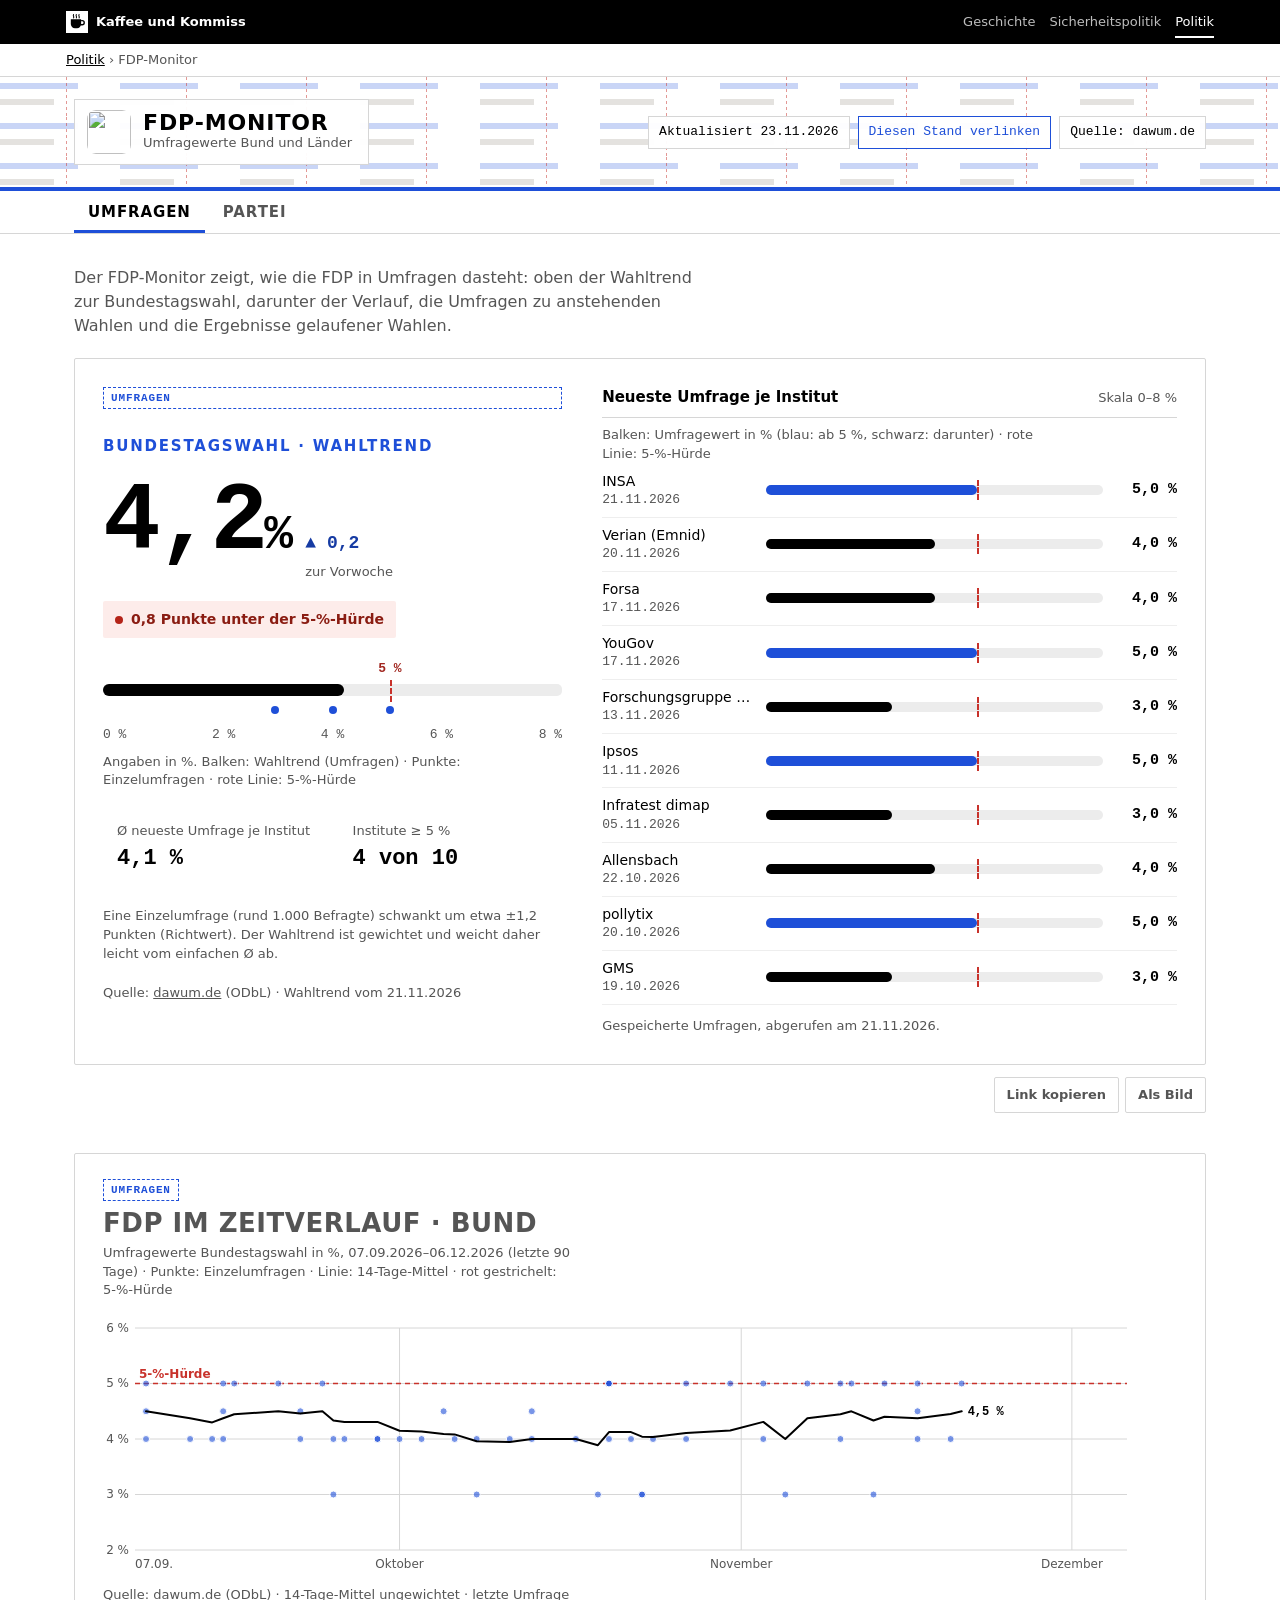
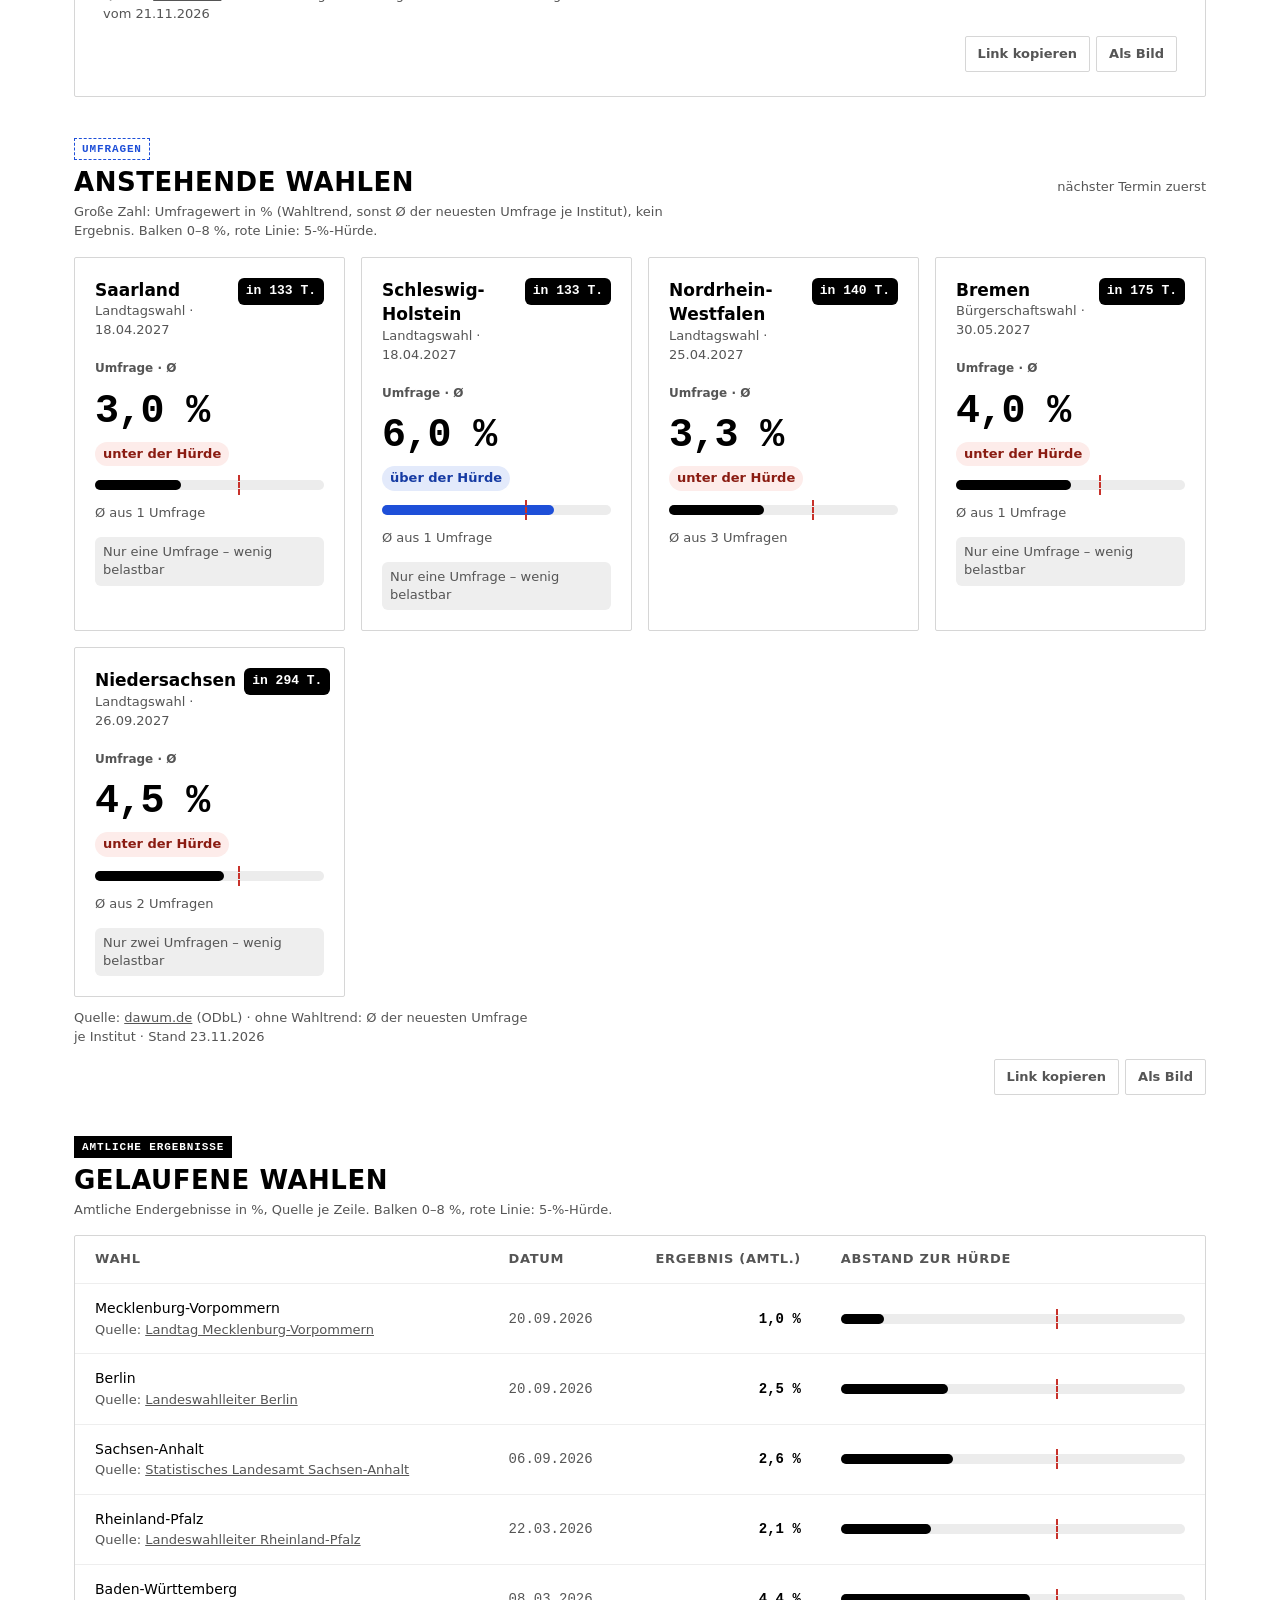
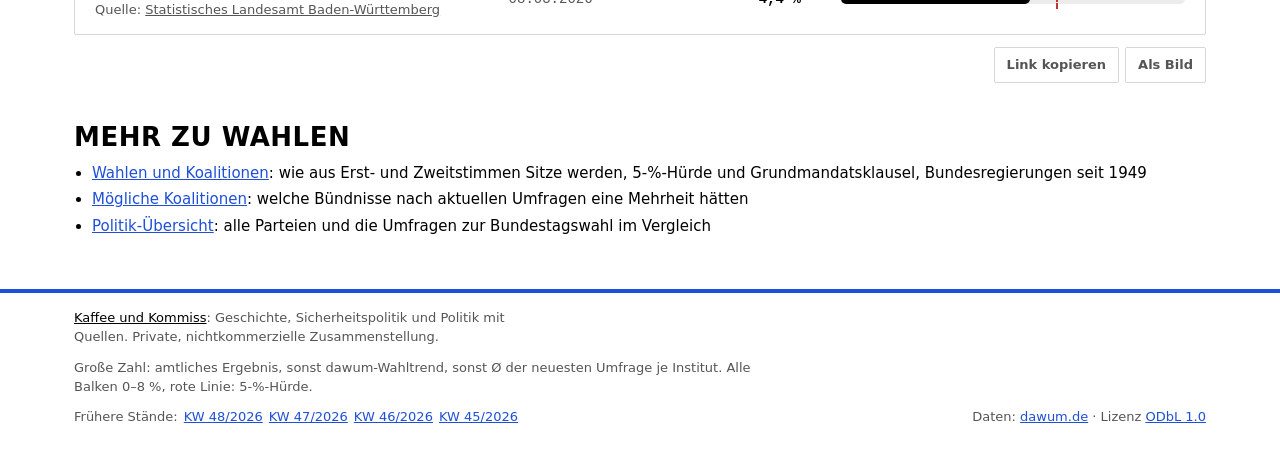
==== commit 8c06d66c: "Schriften von kaffeeundkommiss.github.io statt Google Fonts laden Google-Fonts-Links und preconnect " ====
--- a/index.html
+++ b/index.html
@@ -29,9 +29,7 @@
 <meta name="theme-color" content="#000000">
 <meta name="apple-mobile-web-app-title" content="FDP-Monitor">
 <meta name="apple-mobile-web-app-capable" content="yes">
-<link rel="preconnect" href="https://fonts.googleapis.com">
-<link rel="preconnect" href="https://fonts.gstatic.com" crossorigin>
-<link href="https://fonts.googleapis.com/css2?family=Barlow+Condensed:wght@500;600;700&family=IBM+Plex+Sans:wght@400;500;600;700&family=IBM+Plex+Mono:wght@400;500;600&display=swap" rel="stylesheet">
+<link rel="stylesheet" href="https://kaffeeundkommiss.github.io/schriften/schriften.css">
 <link rel="stylesheet" href="basis.css">
 <style>
   :root{
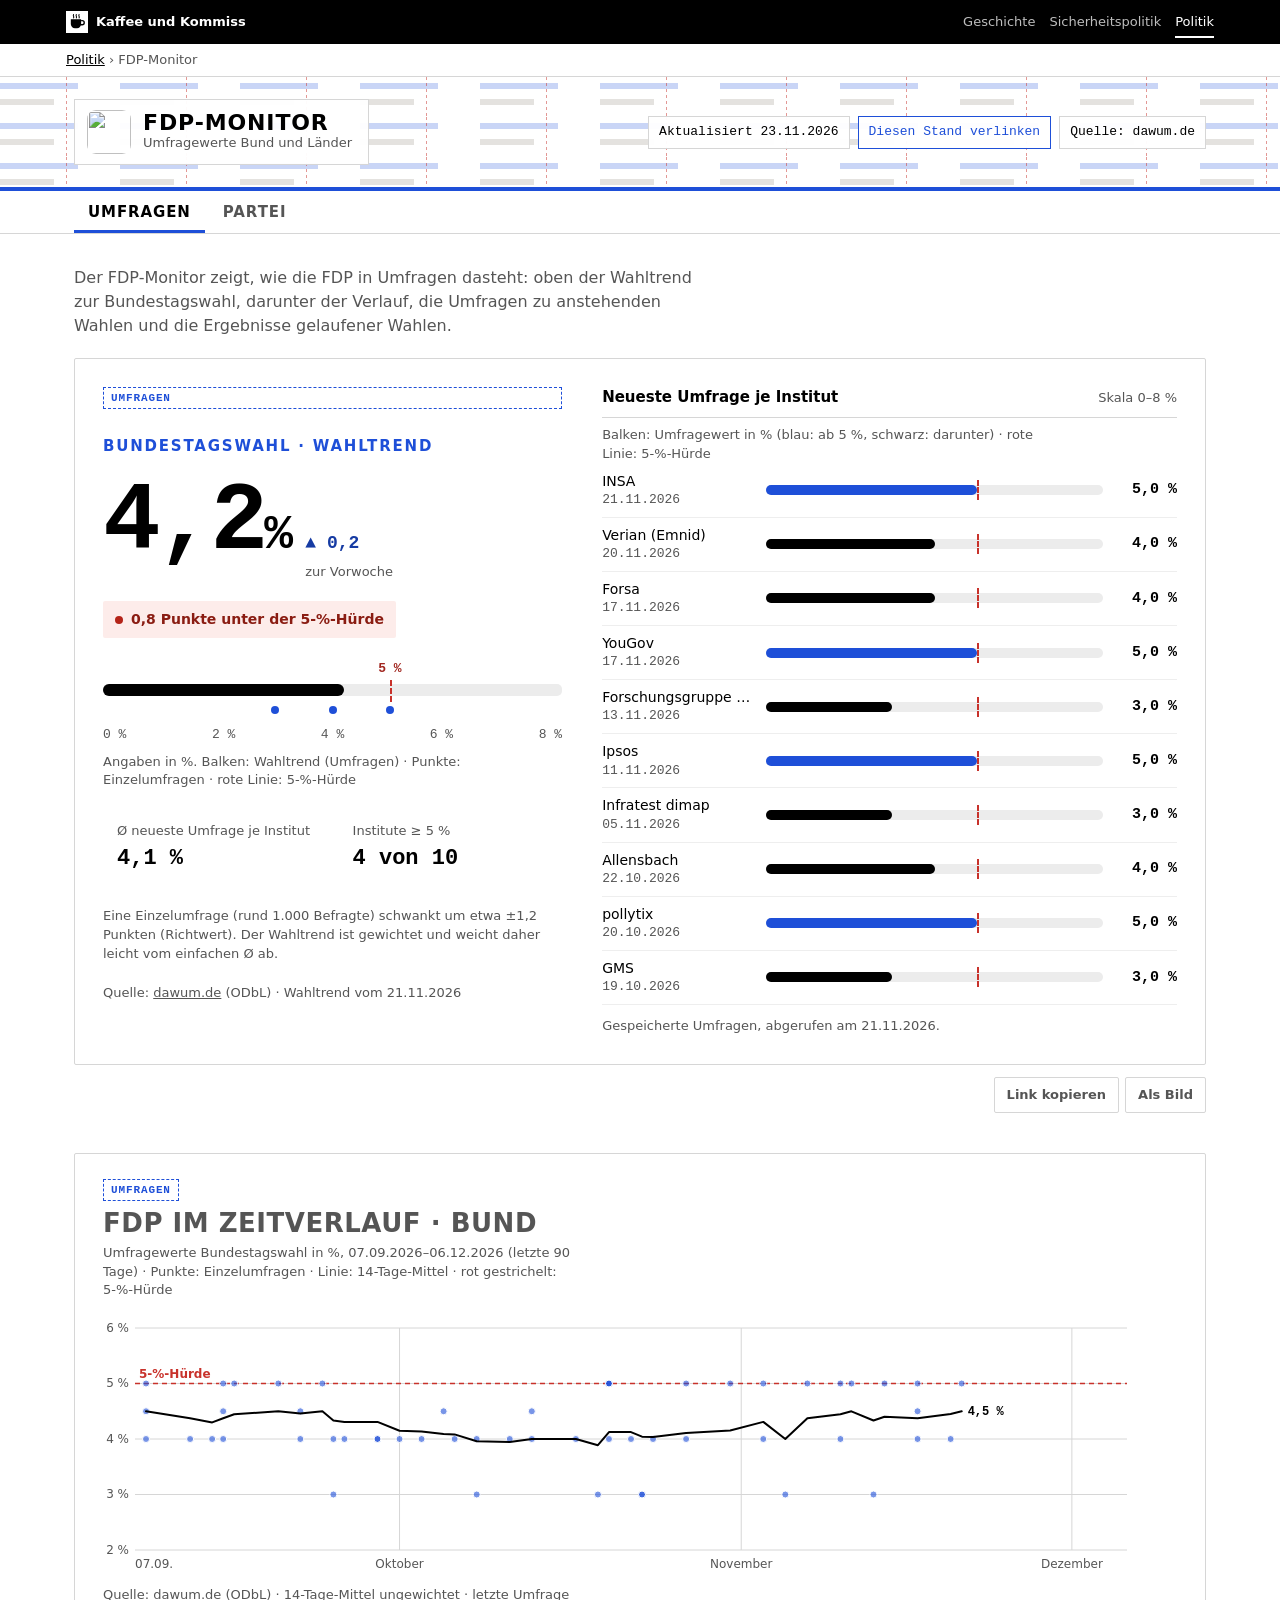
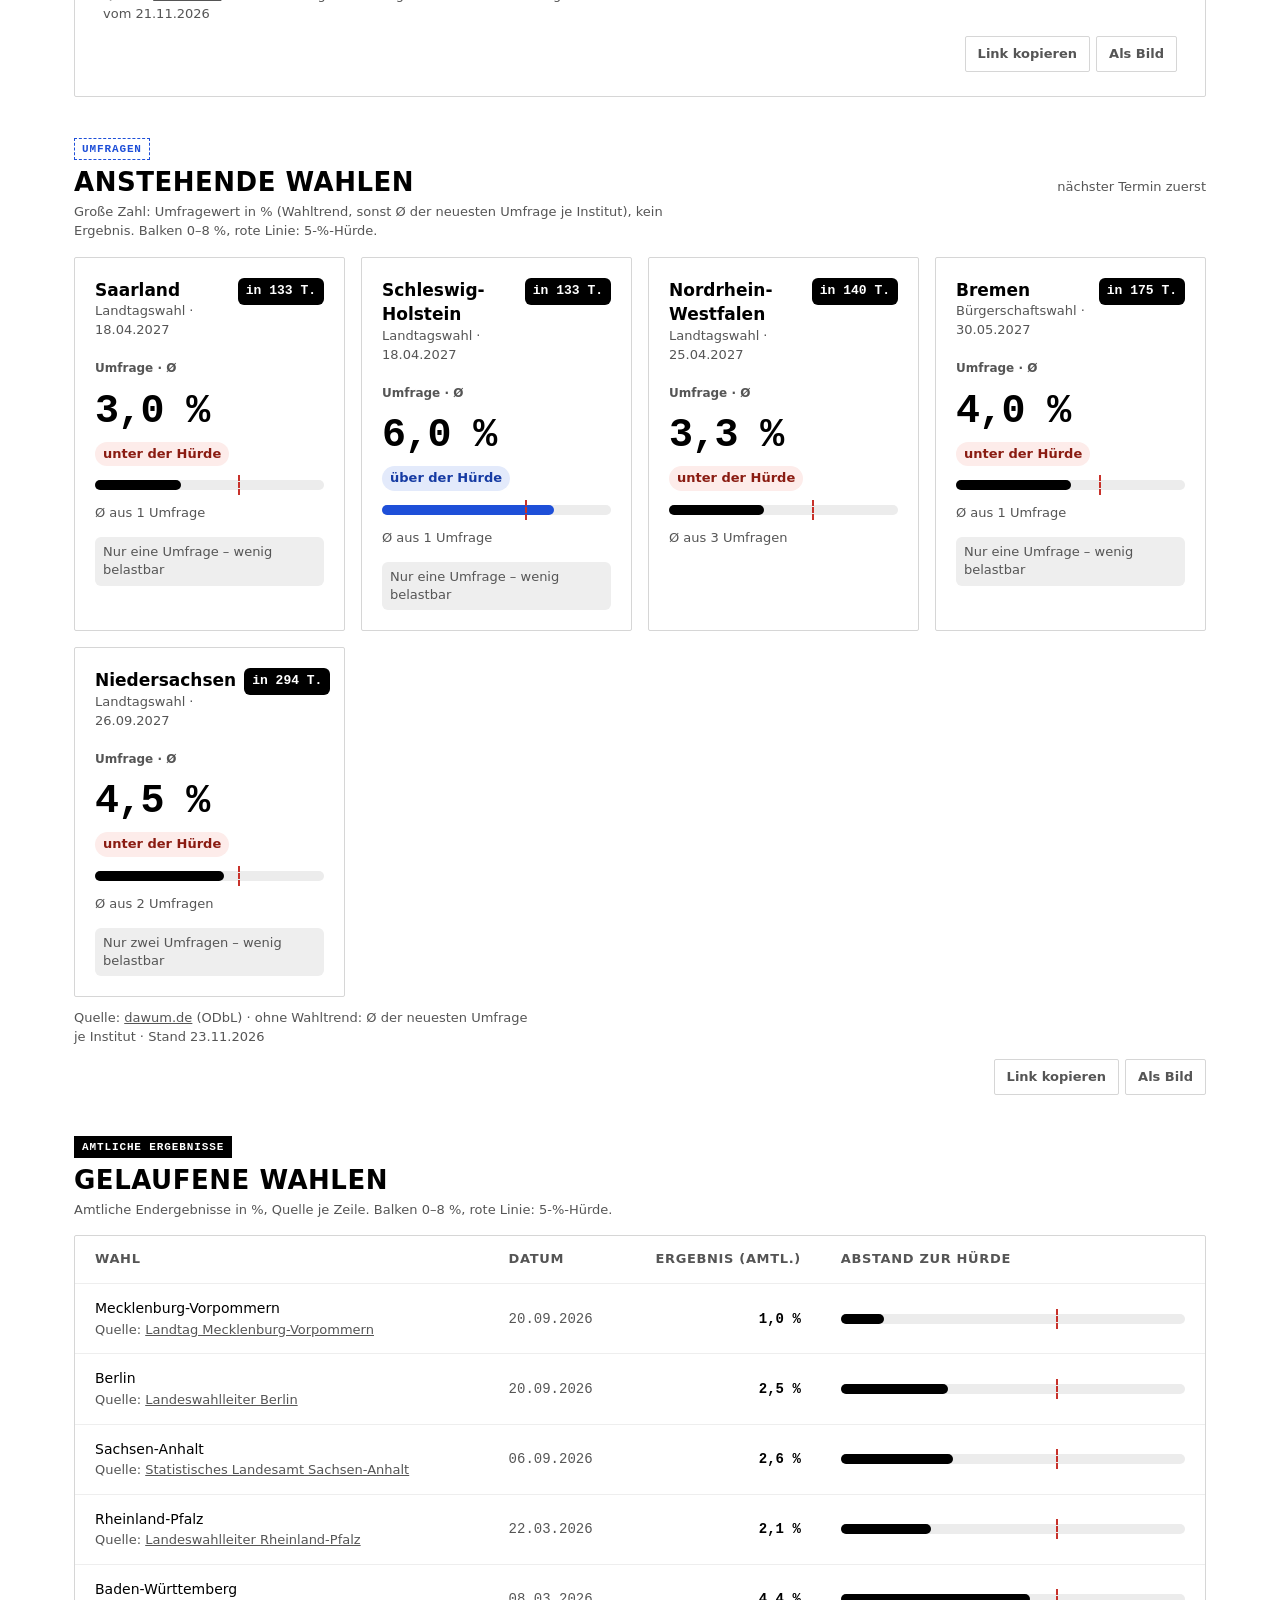
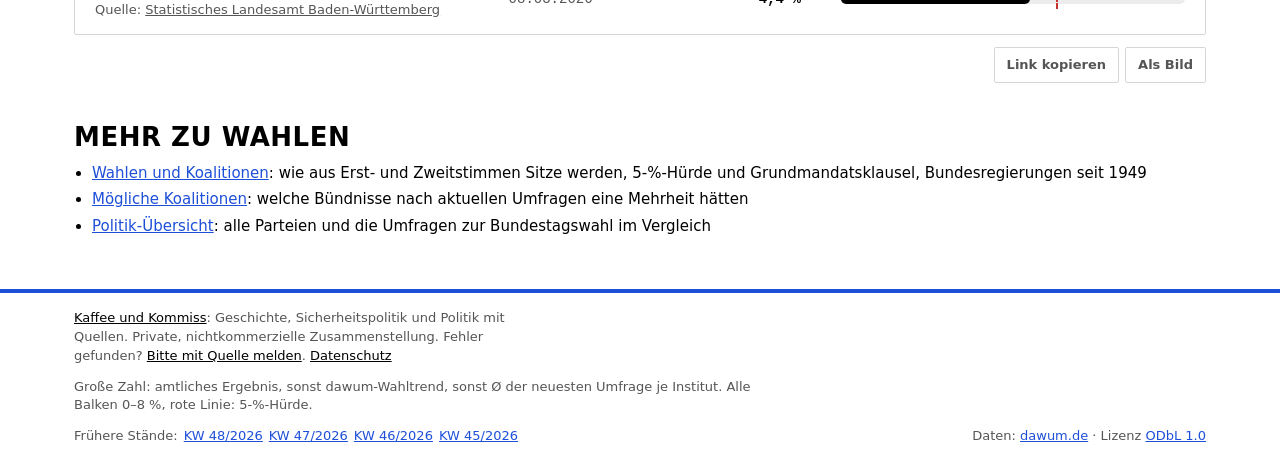
==== commit 23896e50: "Fußzeile: Meldeweg und Datenschutz verlinken „Bitte mit Quelle melden“ verweist auf https://kaffeeun" ====
--- a/index.html
+++ b/index.html
@@ -312,7 +312,7 @@
 
 <footer>
   <div class="wrap">
-    <p class="kk-satz"><a href="https://kaffeeundkommiss.github.io/">Kaffee und Kommiss</a>: Geschichte, Sicherheitspolitik und Politik mit Quellen. Private, nichtkommerzielle Zusammenstellung.</p>
+    <p class="kk-satz"><a href="https://kaffeeundkommiss.github.io/">Kaffee und Kommiss</a>: Geschichte, Sicherheitspolitik und Politik mit Quellen. Private, nichtkommerzielle Zusammenstellung. Fehler gefunden? <a href="https://kaffeeundkommiss.github.io/kontakt/">Bitte mit Quelle melden</a>. <a href="https://kaffeeundkommiss.github.io/kontakt/#datenschutz">Datenschutz</a></p>
     <span class="erklaer">
       Große Zahl: amtliches Ergebnis, sonst dawum-Wahltrend, sonst Ø der neuesten Umfrage je Institut.
       Alle Balken 0–8 %, rote Linie: 5-%-Hürde.
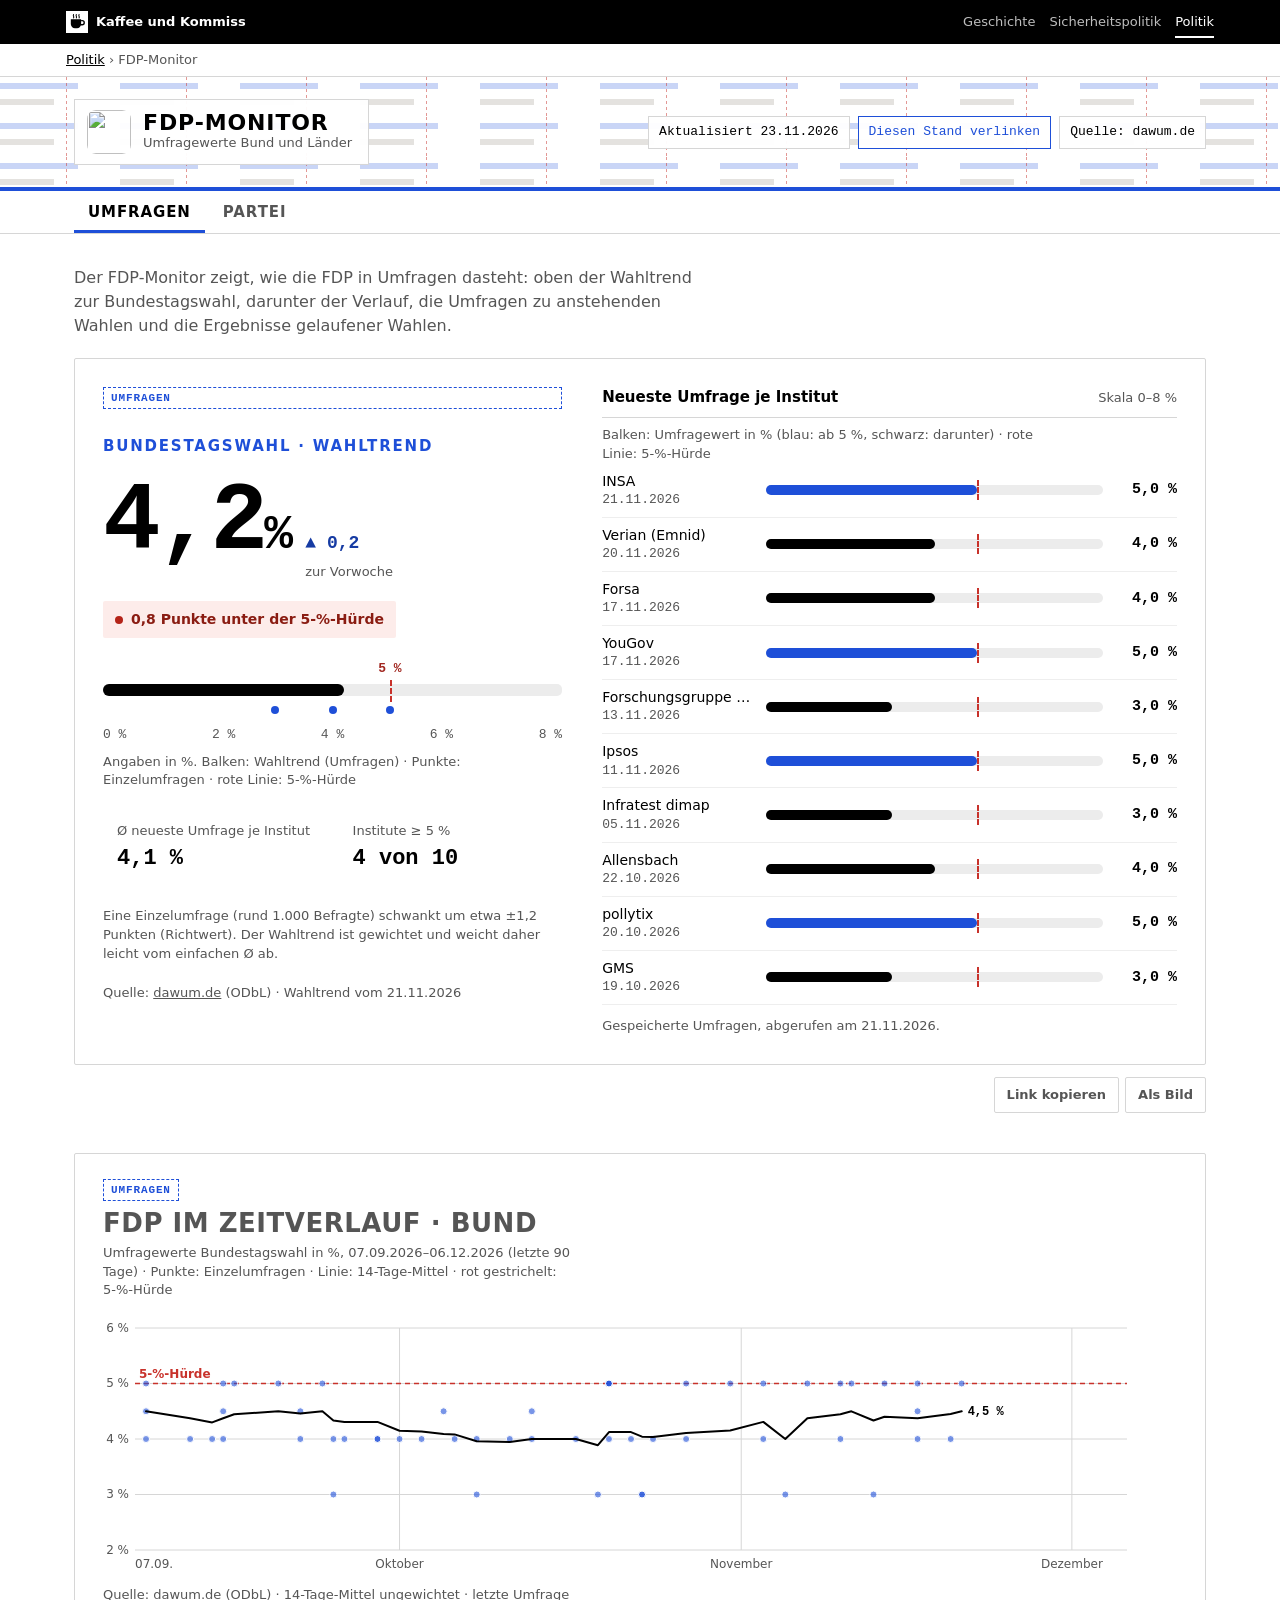
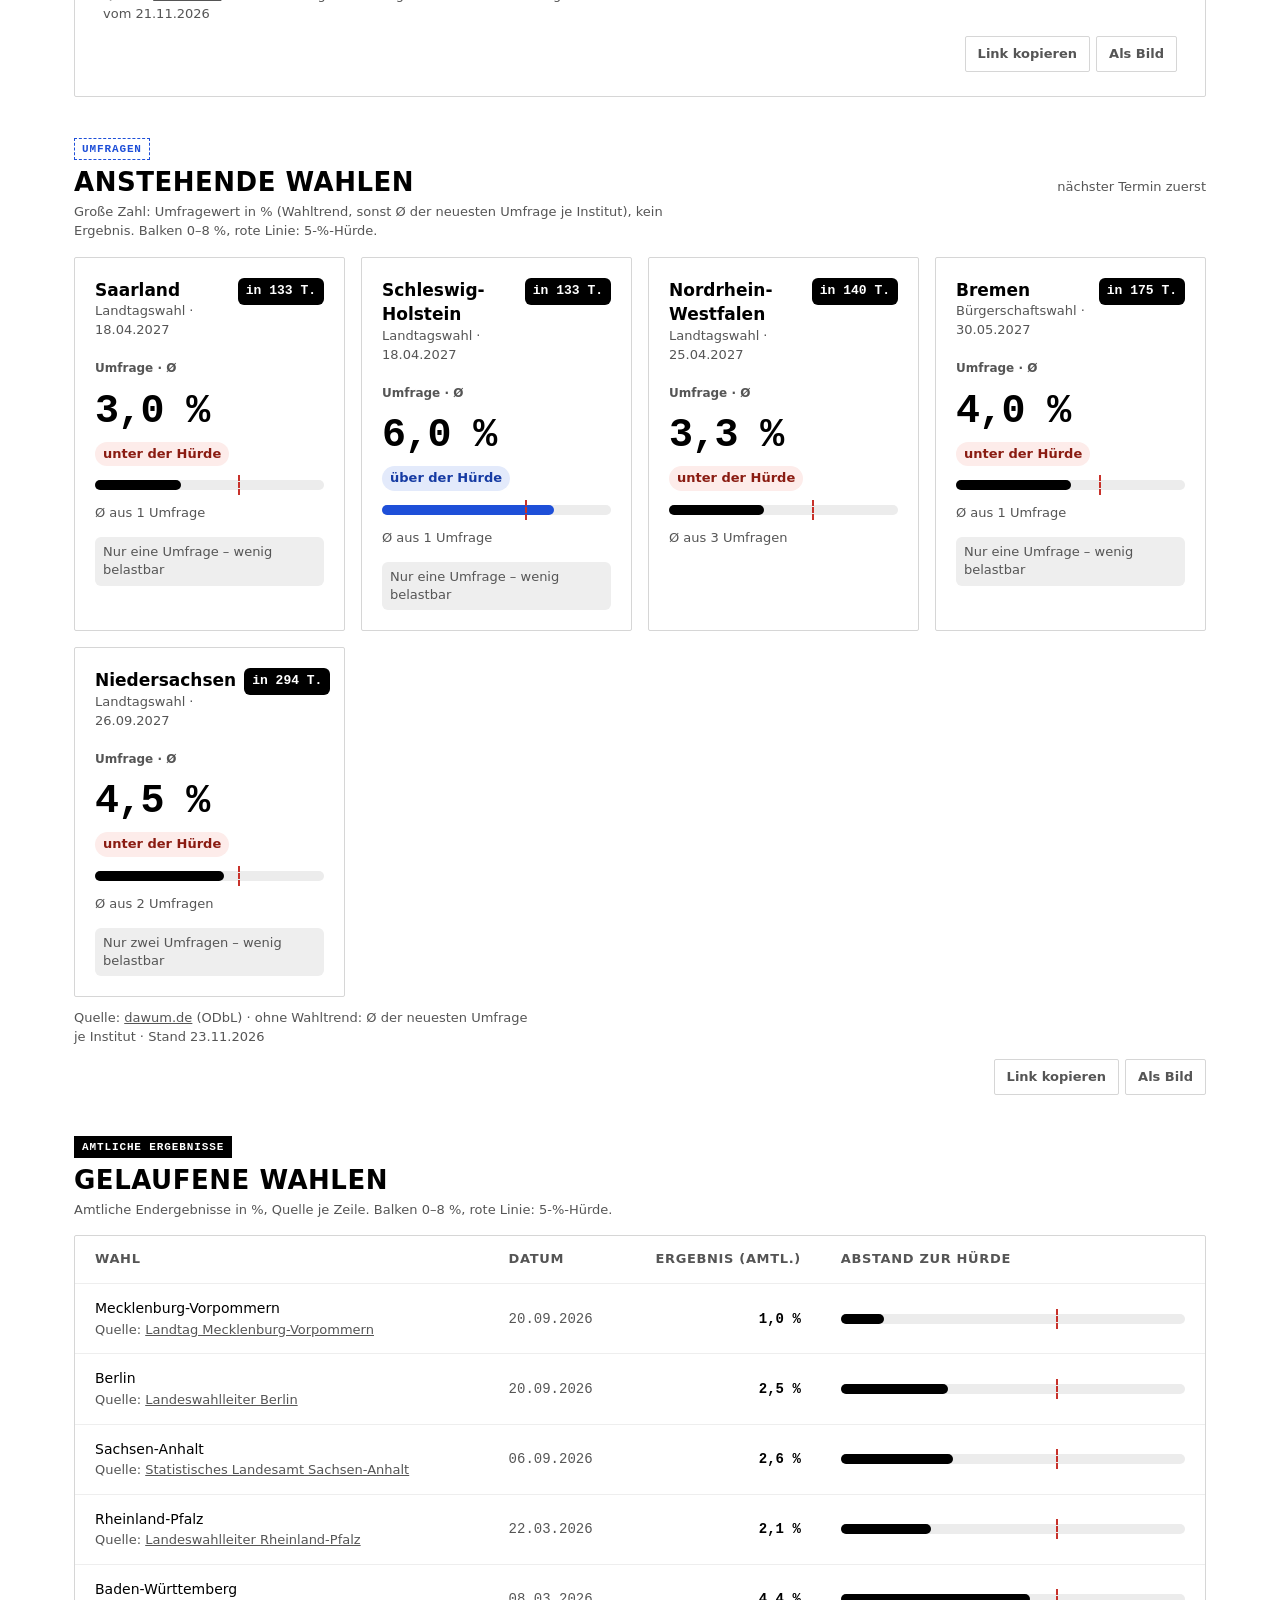
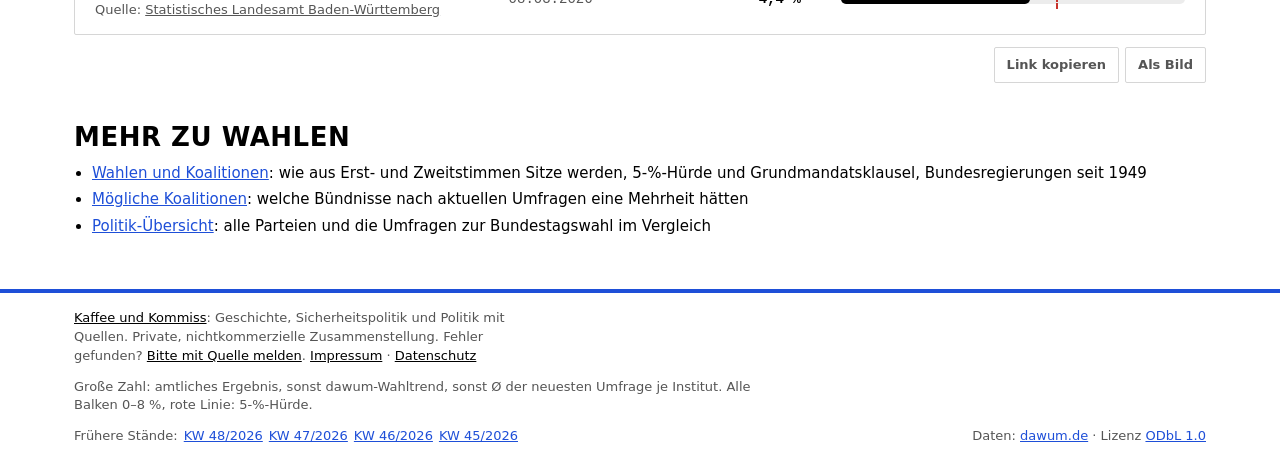
==== commit 13eeaad7: "Fußzeile: Link Impressum ergänzen Co-Authored-By: Claude Opus 5.5 <noreply@anthropic.com> Claude-Ses" ====
--- a/index.html
+++ b/index.html
@@ -312,7 +312,7 @@
 
 <footer>
   <div class="wrap">
-    <p class="kk-satz"><a href="https://kaffeeundkommiss.github.io/">Kaffee und Kommiss</a>: Geschichte, Sicherheitspolitik und Politik mit Quellen. Private, nichtkommerzielle Zusammenstellung. Fehler gefunden? <a href="https://kaffeeundkommiss.github.io/kontakt/">Bitte mit Quelle melden</a>. <a href="https://kaffeeundkommiss.github.io/kontakt/#datenschutz">Datenschutz</a></p>
+    <p class="kk-satz"><a href="https://kaffeeundkommiss.github.io/">Kaffee und Kommiss</a>: Geschichte, Sicherheitspolitik und Politik mit Quellen. Private, nichtkommerzielle Zusammenstellung. Fehler gefunden? <a href="https://kaffeeundkommiss.github.io/kontakt/">Bitte mit Quelle melden</a>. <a href="https://kaffeeundkommiss.github.io/kontakt/#impressum">Impressum</a> · <a href="https://kaffeeundkommiss.github.io/kontakt/#datenschutz">Datenschutz</a></p>
     <span class="erklaer">
       Große Zahl: amtliches Ergebnis, sonst dawum-Wahltrend, sonst Ø der neuesten Umfrage je Institut.
       Alle Balken 0–8 %, rote Linie: 5-%-Hürde.
